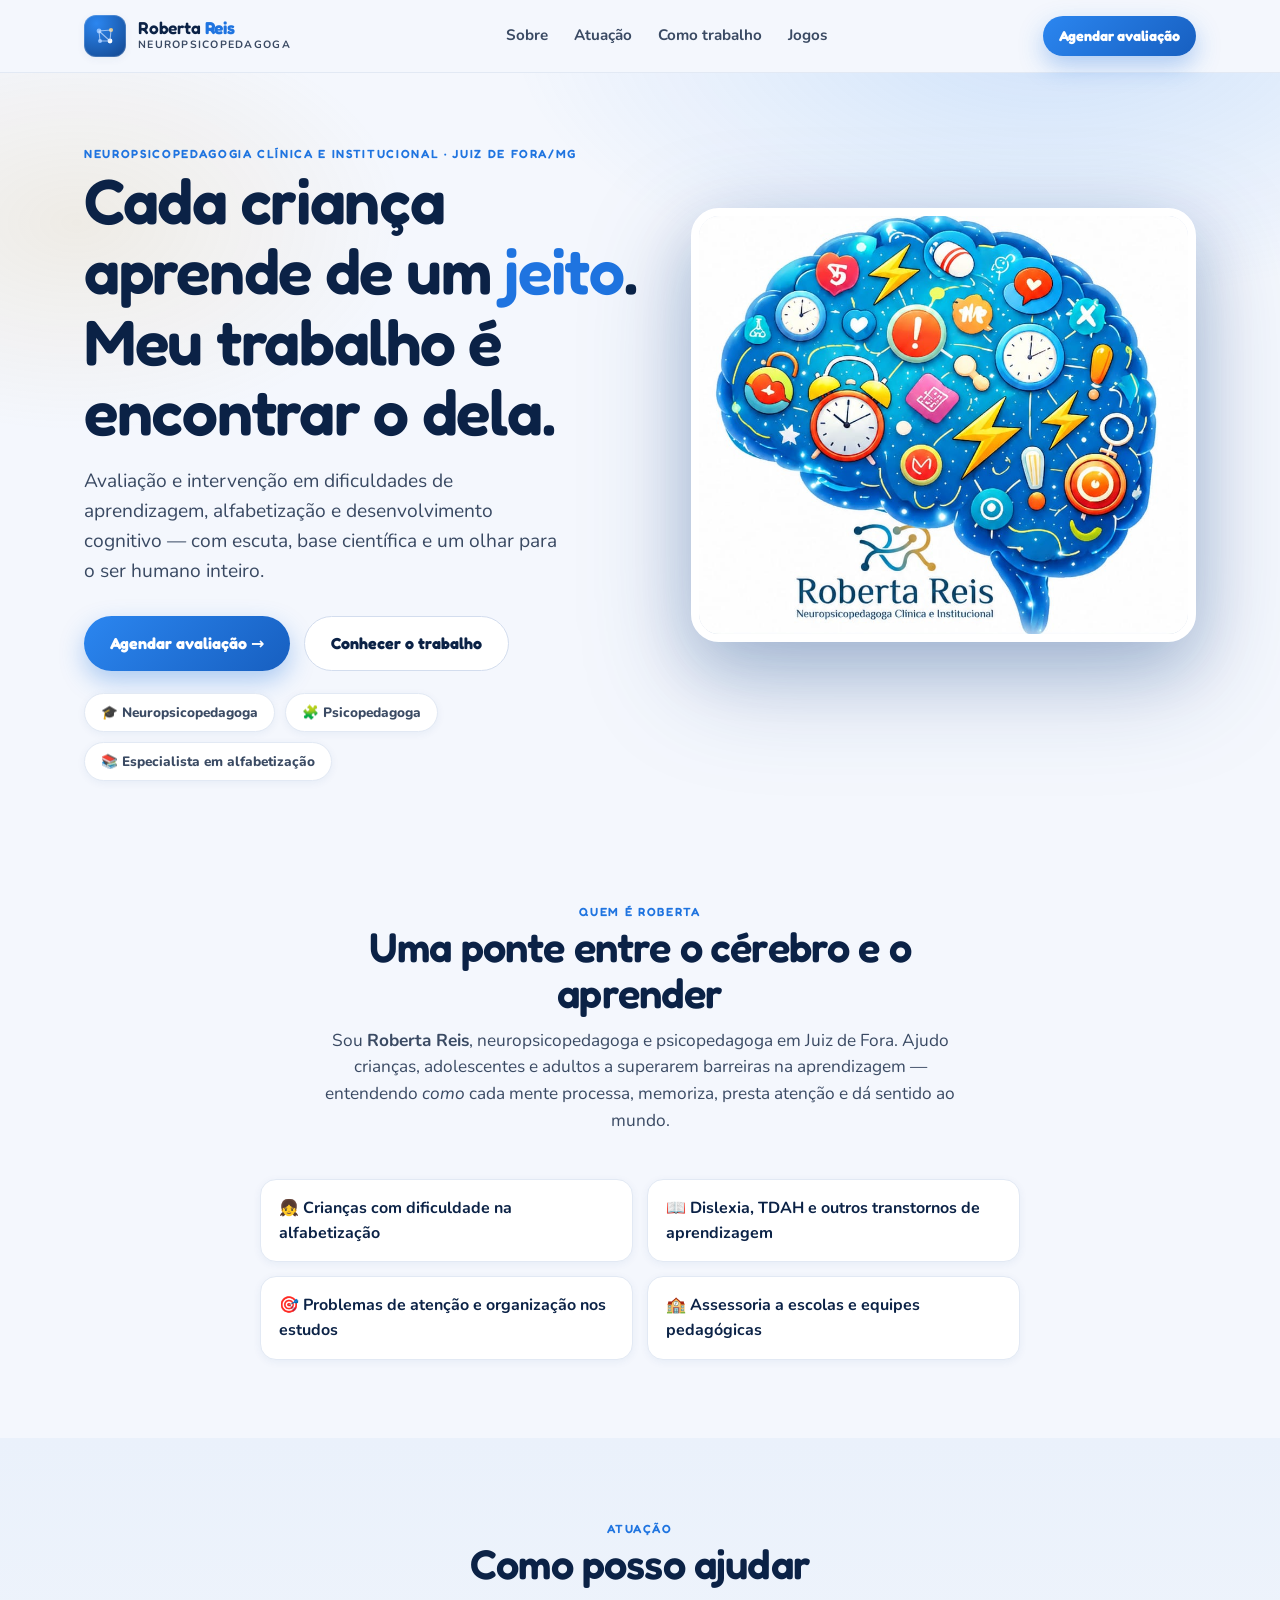
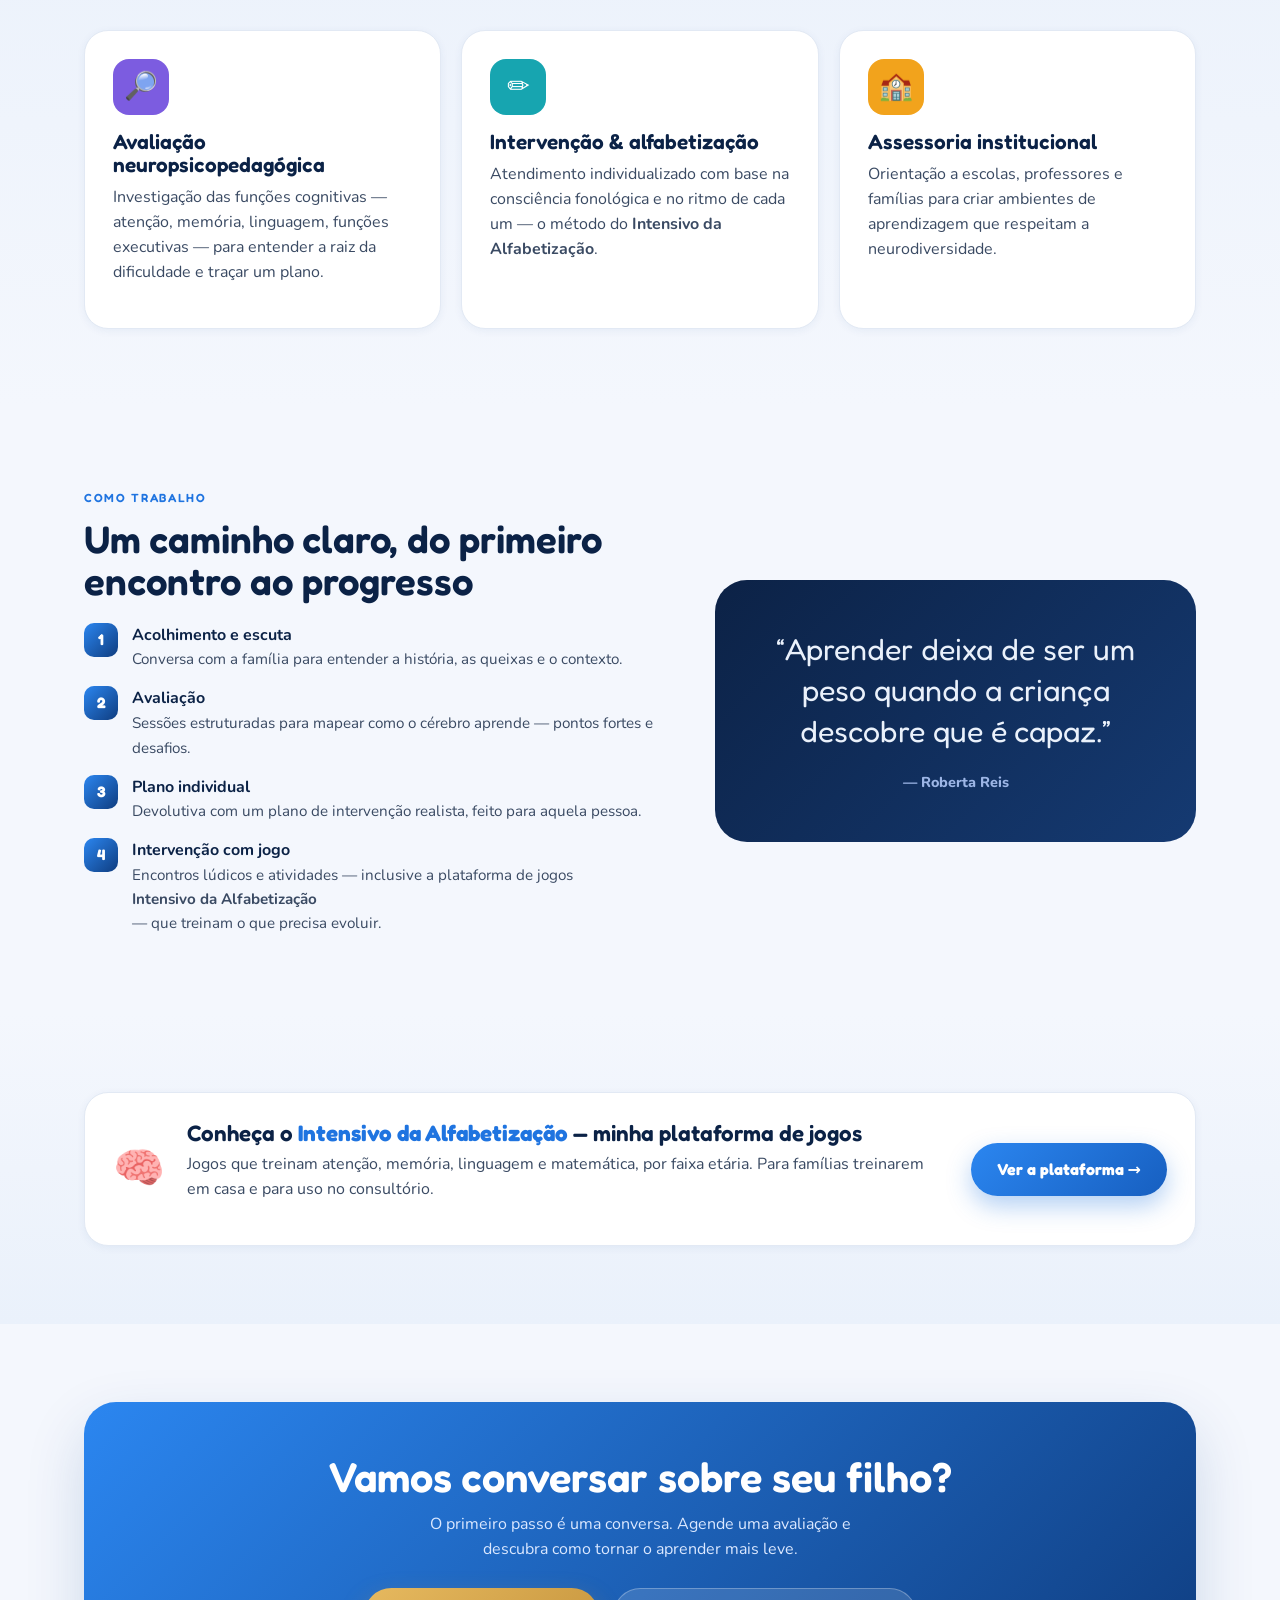
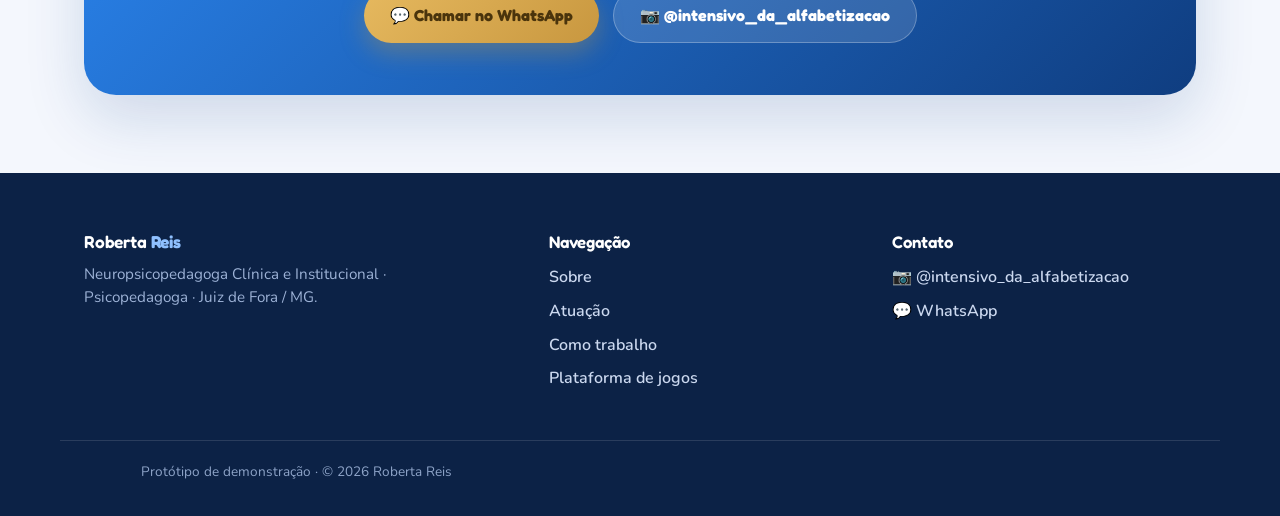
==== roberta.html @ e5d8494a "Sinapse — Intensivo da Alfabetização (plataforma + site da Roberta)" ====
<!doctype html>
<html lang="pt-BR">
<head>
<meta charset="utf-8">
<meta name="viewport" content="width=device-width, initial-scale=1">
<title>Roberta Reis · Neuropsicopedagoga Clínica e Institucional — Juiz de Fora</title>
<meta name="description" content="Roberta Reis — Neuropsicopedagoga e Psicopedagoga em Juiz de Fora/MG. Avaliação e intervenção em dificuldades de aprendizagem, alfabetização e desenvolvimento cognitivo.">
<link rel="preconnect" href="https://fonts.googleapis.com">
<link rel="preconnect" href="https://fonts.gstatic.com" crossorigin>
<link href="https://fonts.googleapis.com/css2?family=Fredoka:wght@400;500;600;700&family=Nunito:wght@400;600;700;800;900&display=swap" rel="stylesheet">
<link rel="stylesheet" href="css/styles.css">
<style>
  /* extras específicos do site institucional */
  .r-hero { background:
      radial-gradient(900px 460px at 82% -6%, rgba(43,134,240,.18), transparent 60%),
      radial-gradient(600px 380px at 6% 20%, rgba(200,151,63,.12), transparent 55%), var(--bg); }
  .r-photo { border-radius: 28px; overflow: hidden; box-shadow: var(--sh-lg); border: 8px solid #fff; }
  .r-badges { display:flex; flex-wrap:wrap; gap:10px; margin-top:22px; }
  .r-badge { background:#fff; border:1px solid var(--line); border-radius:999px; padding:8px 16px; font-weight:800; font-size:.85rem; color:var(--ink-soft); box-shadow:var(--sh-sm); display:inline-flex; gap:8px; align-items:center; }
  .serv { display:grid; grid-template-columns:repeat(3,1fr); gap:20px; }
  .serv-card { background:var(--card); border:1px solid var(--line); border-radius:var(--r-lg); padding:28px; box-shadow:var(--sh-sm); transition:transform .2s, box-shadow .2s; }
  .serv-card:hover { transform:translateY(-4px); box-shadow:var(--sh-md); }
  .serv-card .ic { width:56px; height:56px; border-radius:16px; display:grid; place-items:center; font-size:1.7rem; color:#fff; margin-bottom:16px; }
  .serv-card h3 { font-size:1.3rem; }
  .serv-card p { color:var(--ink-soft); margin-top:8px; }
  .approach { display:grid; grid-template-columns:1.1fr .9fr; gap:44px; align-items:center; }
  .approach ul { list-style:none; padding:0; margin:20px 0 0; display:grid; gap:14px; }
  .approach li { display:flex; gap:14px; align-items:flex-start; }
  .approach li .n { flex:none; width:34px; height:34px; border-radius:10px; background:linear-gradient(135deg,#2b86f0,#0f3d80); color:#fff; display:grid; place-items:center; font-family:var(--font-display); font-weight:700; }
  .approach li b { display:block; }
  .approach li span { color:var(--ink-soft); font-size:.95rem; }
  .quote { background:linear-gradient(135deg,#0c2246,#153a72); color:#eaf1fb; border-radius:var(--r-xl); padding:48px; text-align:center; }
  .quote p { font-family:var(--font-display); font-size:clamp(1.3rem,2.6vw,1.9rem); line-height:1.35; max-width:24ch; margin:0 auto; }
  .who-for { display:grid; grid-template-columns:repeat(2,1fr); gap:14px; }
  .who-for div { background:#fff; border:1px solid var(--line); border-radius:var(--r-md); padding:16px 18px; display:flex; gap:12px; align-items:center; font-weight:700; color:var(--ink); box-shadow:var(--sh-sm); }
  .cta-band { background:linear-gradient(135deg,#2b86f0,#0f3d80); color:#fff; border-radius:var(--r-xl); padding:52px; text-align:center; box-shadow:var(--sh-lg); }
  .cta-band h2 { color:#fff; font-size:clamp(1.8rem,3.4vw,2.6rem); }
  .cta-band p { color:#dbe8ff; max-width:46ch; margin:12px auto 26px; }
  .cross { background:#fff; border:1px solid var(--line); border-radius:var(--r-lg); padding:28px; display:flex; gap:22px; align-items:center; box-shadow:var(--sh-sm); flex-wrap:wrap; }
  .cross .em { font-size:2.6rem; }
  @media (max-width:900px){ .serv, .who-for { grid-template-columns:1fr; } .approach { grid-template-columns:1fr; } .r-photo { max-width:360px; margin:0 auto; order:-1; } }
</style>
</head>
<body>

<nav class="nav">
  <div class="wrap nav-in">
    <a class="brand" href="#">
      <span class="brand-mark"><svg width="24" height="24" viewBox="0 0 24 24" fill="none"><circle cx="6" cy="7" r="2.4" fill="#8fc0ff"/><circle cx="18" cy="6" r="2.1" fill="#e6c98a"/><circle cx="17" cy="17" r="2.4" fill="#fff"/><circle cx="7" cy="17" r="2" fill="#8fc0ff"/><path d="M6 7 L18 6 M18 6 L17 17 M17 17 L7 17 M7 17 L6 7 M6 7 L17 17" stroke="#cfe2ff" stroke-width="1.1" opacity=".7"/></svg></span>
      <span><div class="brand-name">Roberta <b>Reis</b></div><div class="brand-sub">Neuropsicopedagoga</div></span>
    </a>
    <div class="nav-links">
      <a href="#sobre">Sobre</a>
      <a href="#atuacao">Atuação</a>
      <a href="#metodo">Como trabalho</a>
      <a href="#sinapse">Jogos</a>
    </div>
    <div class="nav-cta">
      <a class="btn btn-primary btn-sm" href="https://wa.me/" target="_blank" rel="noopener">Agendar avaliação</a>
    </div>
    <button class="nav-burger" onclick="document.getElementById('contato').scrollIntoView({behavior:'smooth'})">☰</button>
  </div>
</nav>

<!-- HERO -->
<header class="hero r-hero">
  <div class="wrap hero-grid">
    <div>
      <span class="eyebrow">Neuropsicopedagogia clínica e institucional · Juiz de Fora/MG</span>
      <h1>Cada criança aprende de um <span class="glow">jeito</span>. Meu trabalho é encontrar o dela.</h1>
      <p class="lead">Avaliação e intervenção em dificuldades de aprendizagem, alfabetização e desenvolvimento cognitivo — com escuta, base científica e um olhar para o ser humano inteiro.</p>
      <div class="hero-cta">
        <a class="btn btn-primary" href="#contato">Agendar avaliação →</a>
        <a class="btn btn-ghost" href="#atuacao">Conhecer o trabalho</a>
      </div>
      <div class="r-badges">
        <span class="r-badge">🎓 Neuropsicopedagoga</span>
        <span class="r-badge">🧩 Psicopedagoga</span>
        <span class="r-badge">📚 Especialista em alfabetização</span>
      </div>
    </div>
    <div class="brainstage">
      <div class="halo"></div>
      <img class="r-photo" src="assets/roberta-logo.jpeg" alt="Marca de Roberta Reis">
    </div>
  </div>
</header>

<!-- SOBRE -->
<section class="section" id="sobre">
  <div class="wrap">
    <div class="section-head">
      <span class="eyebrow">Quem é Roberta</span>
      <h2>Uma ponte entre o cérebro e o aprender</h2>
      <p>Sou <b>Roberta Reis</b>, neuropsicopedagoga e psicopedagoga em Juiz de Fora. Ajudo crianças, adolescentes e adultos a superarem barreiras na aprendizagem — entendendo <i>como</i> cada mente processa, memoriza, presta atenção e dá sentido ao mundo.</p>
    </div>
    <div class="who-for" style="max-width:760px;margin:0 auto">
      <div>👧 Crianças com dificuldade na alfabetização</div>
      <div>📖 Dislexia, TDAH e outros transtornos de aprendizagem</div>
      <div>🎯 Problemas de atenção e organização nos estudos</div>
      <div>🏫 Assessoria a escolas e equipes pedagógicas</div>
    </div>
  </div>
</section>

<!-- ATUAÇÃO -->
<section class="section" id="atuacao" style="background:linear-gradient(180deg,var(--bg-2),var(--bg))">
  <div class="wrap">
    <div class="section-head">
      <span class="eyebrow">Atuação</span>
      <h2>Como posso ajudar</h2>
    </div>
    <div class="serv">
      <div class="serv-card">
        <div class="ic" style="background:var(--p-executiva)">🔎</div>
        <h3>Avaliação neuropsicopedagógica</h3>
        <p>Investigação das funções cognitivas — atenção, memória, linguagem, funções executivas — para entender a raiz da dificuldade e traçar um plano.</p>
      </div>
      <div class="serv-card">
        <div class="ic" style="background:var(--p-linguagem)">✏️</div>
        <h3>Intervenção & alfabetização</h3>
        <p>Atendimento individualizado com base na consciência fonológica e no ritmo de cada um — o método do <b>Intensivo da Alfabetização</b>.</p>
      </div>
      <div class="serv-card">
        <div class="ic" style="background:var(--p-atencao)">🏫</div>
        <h3>Assessoria institucional</h3>
        <p>Orientação a escolas, professores e famílias para criar ambientes de aprendizagem que respeitam a neurodiversidade.</p>
      </div>
    </div>
  </div>
</section>

<!-- MÉTODO -->
<section class="section" id="metodo">
  <div class="wrap approach">
    <div>
      <span class="eyebrow">Como trabalho</span>
      <h2 style="font-size:clamp(1.8rem,3.2vw,2.4rem);margin-top:8px">Um caminho claro, do primeiro encontro ao progresso</h2>
      <ul>
        <li><span class="n">1</span><div><b>Acolhimento e escuta</b><span>Conversa com a família para entender a história, as queixas e o contexto.</span></div></li>
        <li><span class="n">2</span><div><b>Avaliação</b><span>Sessões estruturadas para mapear como o cérebro aprende — pontos fortes e desafios.</span></div></li>
        <li><span class="n">3</span><div><b>Plano individual</b><span>Devolutiva com um plano de intervenção realista, feito para aquela pessoa.</span></div></li>
        <li><span class="n">4</span><div><b>Intervenção com jogo</b><span>Encontros lúdicos e atividades — inclusive a plataforma de jogos <b>Intensivo da Alfabetização</b> — que treinam o que precisa evoluir.</span></div></li>
      </ul>
    </div>
    <div class="quote">
      <p>“Aprender deixa de ser um peso quando a criança descobre que é capaz.”</p>
      <div style="margin-top:20px;color:#9db6e6;font-weight:800;font-size:.9rem">— Roberta Reis</div>
    </div>
  </div>
</section>

<!-- SINAPSE cross-sell -->
<section class="section" id="sinapse" style="background:linear-gradient(180deg,var(--bg),var(--bg-2))">
  <div class="wrap">
    <div class="cross">
      <div class="em">🧠</div>
      <div style="flex:1;min-width:240px">
        <h3 style="font-size:1.4rem">Conheça o <b style="color:var(--blue)">Intensivo da Alfabetização</b> — minha plataforma de jogos</h3>
        <p style="color:var(--ink-soft);margin-top:6px">Jogos que treinam atenção, memória, linguagem e matemática, por faixa etária. Para famílias treinarem em casa e para uso no consultório.</p>
      </div>
      <a class="btn btn-primary" href="index.html">Ver a plataforma →</a>
    </div>
  </div>
</section>

<!-- CONTATO -->
<section class="section" id="contato">
  <div class="wrap">
    <div class="cta-band">
      <h2>Vamos conversar sobre seu filho?</h2>
      <p>O primeiro passo é uma conversa. Agende uma avaliação e descubra como tornar o aprender mais leve.</p>
      <div style="display:flex;gap:14px;justify-content:center;flex-wrap:wrap">
        <a class="btn btn-gold" href="https://wa.me/" target="_blank" rel="noopener">💬 Chamar no WhatsApp</a>
        <a class="btn btn-ghost" style="background:#ffffff22;color:#fff;border-color:#ffffff44" href="https://www.instagram.com/intensivo_da_alfabetizacao/" target="_blank" rel="noopener">📷 @intensivo_da_alfabetizacao</a>
      </div>
    </div>
  </div>
</section>

<footer class="footer">
  <div class="wrap">
    <div class="footer-brand">
      <div class="brand-name" style="color:#fff">Roberta <b style="color:#8fc0ff">Reis</b></div>
      <p style="margin-top:12px">Neuropsicopedagoga Clínica e Institucional · Psicopedagoga · Juiz de Fora / MG.</p>
    </div>
    <div>
      <h4>Navegação</h4>
      <a href="#sobre">Sobre</a><a href="#atuacao">Atuação</a><a href="#metodo">Como trabalho</a><a href="index.html">Plataforma de jogos</a>
    </div>
    <div>
      <h4>Contato</h4>
      <a href="https://www.instagram.com/intensivo_da_alfabetizacao/" target="_blank" rel="noopener">📷 @intensivo_da_alfabetizacao</a>
      <a href="https://wa.me/" target="_blank" rel="noopener">💬 WhatsApp</a>
    </div>
  </div>
  <div class="footer-bottom wrap">Protótipo de demonstração · © 2026 Roberta Reis</div>
</footer>

</body>
</html>
---- css/styles.css ----
/* ============================================================
   SINAPSE — plataforma de jogos da Roberta Reis
   Sistema de design derivado da marca (cérebro + rede de conexões)
   ============================================================ */

:root {
  /* Marca */
  --blue:        #1f74e0;
  --blue-600:    #175fc0;
  --blue-800:    #0f3d80;
  --ink:         #0b2246;   /* texto forte sobre claro */
  --ink-soft:    #3a4a63;
  --gold:        #c8973f;
  --gold-soft:   #e6c98a;

  /* Pilares cognitivos (cada um tem sua cor) */
  --p-atencao:    #f2a31c;
  --p-memoria:    #e8567f;
  --p-executiva:  #7c5ce0;
  --p-linguagem:  #17a5b0;
  --p-matematica: #2fb56b;
  --p-percepcao:  #f0563f;

  /* Superfícies */
  --bg:        #f4f7fd;
  --bg-2:      #eaf1fb;
  --card:      #ffffff;
  --line:      #e2e9f4;
  --line-2:    #d3ddee;

  /* Sombras */
  --sh-sm: 0 2px 8px rgba(15,61,128,.06);
  --sh-md: 0 10px 30px rgba(15,61,128,.10);
  --sh-lg: 0 24px 60px rgba(15,61,128,.16);
  --sh-glow: 0 0 0 4px rgba(31,116,224,.14);

  --r-sm: 10px;
  --r-md: 16px;
  --r-lg: 24px;
  --r-xl: 32px;

  --maxw: 1160px;

  --font-display: "Fredoka", system-ui, sans-serif;
  --font-body: "Nunito", system-ui, sans-serif;
}

* { box-sizing: border-box; }
html { scroll-behavior: smooth; }
body {
  margin: 0;
  font-family: var(--font-body);
  color: var(--ink);
  background: var(--bg);
  -webkit-font-smoothing: antialiased;
  line-height: 1.55;
}
img { max-width: 100%; display: block; }
button { font-family: inherit; cursor: pointer; }
a { color: inherit; }
h1,h2,h3,h4 { font-family: var(--font-display); font-weight: 600; line-height: 1.1; margin: 0; color: var(--ink); }

.wrap { max-width: var(--maxw); margin: 0 auto; padding: 0 24px; }
.hidden { display: none !important; }
.center { text-align: center; }
.eyebrow {
  font-family: var(--font-display);
  font-weight: 600; letter-spacing: .14em; text-transform: uppercase;
  font-size: .74rem; color: var(--blue);
}

/* ---------- Botões ---------- */
.btn {
  display: inline-flex; align-items: center; gap: .5em;
  border: 0; border-radius: 999px;
  padding: 14px 26px; font-weight: 700; font-size: 1rem;
  font-family: var(--font-display);
  transition: transform .18s cubic-bezier(.2,.9,.3,1.3), box-shadow .18s, filter .18s;
  text-decoration: none;
}
.btn:active { transform: translateY(1px) scale(.99); }
.btn-primary { background: linear-gradient(135deg, #2b86f0, var(--blue-600)); color: #fff; box-shadow: 0 10px 24px rgba(31,116,224,.34); }
.btn-primary:hover { transform: translateY(-2px); box-shadow: 0 16px 32px rgba(31,116,224,.42); }
.btn-gold { background: linear-gradient(135deg, #e6b95f, var(--gold)); color: #4a340c; box-shadow: 0 10px 24px rgba(200,151,63,.34); }
.btn-gold:hover { transform: translateY(-2px); }
.btn-ghost { background: #fff; color: var(--ink); border: 1.5px solid var(--line-2); }
.btn-ghost:hover { border-color: var(--blue); color: var(--blue); }
.btn-sm { padding: 9px 16px; font-size: .9rem; }
.btn-block { width: 100%; justify-content: center; }

/* ============================================================
   NAV
   ============================================================ */
.nav {
  position: sticky; top: 0; z-index: 50;
  background: rgba(244,247,253,.82);
  backdrop-filter: saturate(1.2) blur(12px);
  border-bottom: 1px solid var(--line);
}
.nav-in { display: flex; align-items: center; justify-content: space-between; height: 72px; }
.brand { display: flex; align-items: center; gap: 12px; text-decoration: none; }
.brand-mark {
  width: 42px; height: 42px; border-radius: 12px;
  display: grid; place-items: center;
  background: radial-gradient(120% 120% at 30% 20%, #2b86f0, var(--blue-800));
  box-shadow: var(--sh-sm), inset 0 0 0 1px rgba(255,255,255,.18);
}
.brand-name { font-family: var(--font-display); font-weight: 600; font-size: 1.08rem; letter-spacing: -.01em; line-height: 1.05; }
.brand-name b { color: var(--blue); }
.brand-sub { font-size: .66rem; letter-spacing: .12em; text-transform: uppercase; color: var(--ink-soft); font-weight: 700; }
.nav-links { display: flex; align-items: center; gap: 26px; }
.nav-links a { text-decoration: none; font-weight: 700; color: var(--ink-soft); font-size: .95rem; }
.nav-links a:hover { color: var(--blue); }
.nav-cta { display: flex; align-items: center; gap: 10px; }
.nav-burger { display: none; background: none; border: 0; font-size: 1.5rem; color: var(--ink); }

/* ============================================================
   HERO
   ============================================================ */
.hero {
  position: relative; overflow: hidden;
  background:
    radial-gradient(1000px 500px at 78% -8%, rgba(43,134,240,.16), transparent 60%),
    radial-gradient(700px 420px at 8% 12%, rgba(232,86,127,.10), transparent 55%),
    var(--bg);
  padding: 68px 0 40px;
}
.hero-grid { display: grid; grid-template-columns: 1.05fr .95fr; gap: 48px; align-items: center; }
.hero h1 { font-size: clamp(2.4rem, 5vw, 4rem); letter-spacing: -.02em; }
.hero h1 .glow { color: var(--blue); position: relative; }
.hero p.lead { font-size: 1.2rem; color: var(--ink-soft); max-width: 40ch; margin: 20px 0 30px; }
.hero-cta { display: flex; gap: 14px; flex-wrap: wrap; }
.hero-trust { margin-top: 26px; display: flex; gap: 22px; flex-wrap: wrap; color: var(--ink-soft); font-weight: 700; font-size: .9rem; }
.hero-trust span { display: inline-flex; align-items: center; gap: 7px; }
.hero-trust b { color: var(--blue); font-family: var(--font-display); }

/* Brain visual */
.brainstage { position: relative; aspect-ratio: 1/1; }
.brainstage .halo {
  position: absolute; inset: 6%;
  border-radius: 50%;
  background: radial-gradient(circle at 50% 45%, rgba(43,134,240,.22), transparent 62%);
  filter: blur(6px);
  animation: breathe 5.5s ease-in-out infinite;
}
@keyframes breathe { 0%,100%{transform:scale(1);opacity:.8} 50%{transform:scale(1.05);opacity:1} }
.brainstage img { position: relative; width: 100%; filter: drop-shadow(0 30px 50px rgba(15,61,128,.28)); }
.spark {
  position: absolute; width: 10px; height: 10px; border-radius: 50%;
  background: var(--gold); box-shadow: 0 0 14px 4px rgba(230,201,138,.8);
  animation: twinkle 2.6s ease-in-out infinite;
}
@keyframes twinkle { 0%,100%{opacity:.2; transform:scale(.7)} 50%{opacity:1; transform:scale(1.15)} }

/* ============================================================
   FAIXAS
   ============================================================ */
.section { padding: 78px 0; }
.section-head { max-width: 640px; margin: 0 auto 44px; text-align: center; }
.section-head h2 { font-size: clamp(1.8rem, 3.4vw, 2.6rem); letter-spacing: -.02em; }
.section-head p { color: var(--ink-soft); font-size: 1.08rem; margin-top: 12px; }

.age-grid { display: grid; grid-template-columns: repeat(3,1fr); gap: 22px; }
.age-card {
  background: var(--card); border-radius: var(--r-lg); padding: 30px 26px;
  border: 1px solid var(--line); box-shadow: var(--sh-sm);
  transition: transform .2s, box-shadow .2s;
  position: relative; overflow: hidden;
}
.age-card:hover { transform: translateY(-4px); box-shadow: var(--sh-md); }
.age-card .emoji { font-size: 2.4rem; }
.age-card h3 { font-size: 1.45rem; margin: 12px 0 4px; }
.age-card .range { font-weight: 800; color: var(--blue); font-family: var(--font-display); }
.age-card p { color: var(--ink-soft); font-size: .98rem; margin: 10px 0 0; }
.age-card .bar { position: absolute; left: 0; top: 0; height: 5px; width: 100%; }

/* ============================================================
   PILARES
   ============================================================ */
.pillars { display: grid; grid-template-columns: repeat(3,1fr); gap: 18px; }
.pillar {
  background: var(--card); border: 1px solid var(--line); border-radius: var(--r-md);
  padding: 22px; display: flex; gap: 16px; align-items: flex-start;
  box-shadow: var(--sh-sm); transition: transform .2s;
}
.pillar:hover { transform: translateY(-3px); }
.pillar .ic {
  flex: none; width: 50px; height: 50px; border-radius: 14px; display: grid; place-items: center;
  font-size: 1.5rem; color: #fff;
}
.pillar h4 { font-size: 1.12rem; }
.pillar p { margin: 6px 0 0; color: var(--ink-soft); font-size: .92rem; }

/* ============================================================
   PREVIEW / COMO FUNCIONA
   ============================================================ */
.steps { display: grid; grid-template-columns: repeat(3,1fr); gap: 24px; }
.step { text-align: center; padding: 12px; }
.step .n {
  width: 54px; height: 54px; margin: 0 auto 14px; border-radius: 50%;
  display: grid; place-items: center; font-family: var(--font-display); font-weight: 700;
  font-size: 1.4rem; color: #fff; background: linear-gradient(135deg,#2b86f0,var(--blue-800));
  box-shadow: 0 10px 22px rgba(31,116,224,.32);
}
.step h4 { font-size: 1.18rem; }
.step p { color: var(--ink-soft); margin-top: 8px; }

/* ============================================================
   PLANOS
   ============================================================ */
.plans { display: grid; grid-template-columns: repeat(3,1fr); gap: 22px; align-items: stretch; }
.plan {
  background: var(--card); border: 1.5px solid var(--line); border-radius: var(--r-lg);
  padding: 30px 26px; display: flex; flex-direction: column; box-shadow: var(--sh-sm);
  position: relative; transition: transform .2s, box-shadow .2s;
}
.plan:hover { transform: translateY(-4px); box-shadow: var(--sh-md); }
.plan.featured { border-color: var(--blue); box-shadow: var(--sh-md); }
.plan .tag {
  position: absolute; top: -13px; left: 50%; transform: translateX(-50%);
  background: linear-gradient(135deg,#e6b95f,var(--gold)); color: #4a340c;
  font-family: var(--font-display); font-weight: 700; font-size: .78rem;
  padding: 5px 16px; border-radius: 999px; box-shadow: var(--sh-sm);
}
.plan h3 { font-size: 1.4rem; }
.plan .price { font-family: var(--font-display); font-weight: 700; margin: 14px 0 2px; }
.plan .price b { font-size: 2.6rem; color: var(--ink); }
.plan .price span { color: var(--ink-soft); font-weight: 700; }
.plan .who { color: var(--ink-soft); font-size: .95rem; min-height: 42px; }
.plan ul { list-style: none; padding: 0; margin: 18px 0 24px; display: grid; gap: 11px; }
.plan li { display: flex; gap: 10px; align-items: flex-start; font-size: .95rem; }
.plan li .ck { color: var(--p-matematica); font-weight: 900; flex: none; }
.plan .btn { margin-top: auto; }

/* ============================================================
   FOOTER
   ============================================================ */
.footer { background: #0c2246; color: #cbd8ef; padding: 60px 0 34px; }
.footer .wrap { display: grid; grid-template-columns: 1.4fr 1fr 1fr; gap: 40px; }
.footer h4 { color: #fff; margin-bottom: 14px; font-size: 1.05rem; }
.footer a { color: #cbd8ef; text-decoration: none; display: block; margin-bottom: 9px; font-weight: 600; }
.footer a:hover { color: #fff; }
.footer .brand-name { color: #fff; }
.footer-bottom { border-top: 1px solid rgba(255,255,255,.12); margin-top: 40px; padding-top: 20px; font-size: .85rem; color: #8ea4c8; text-align: center; }
.footer-brand p { color: #9db2d6; font-size: .95rem; max-width: 34ch; }

/* ============================================================
   MODAL (assinatura)
   ============================================================ */
.modal-back {
  position: fixed; inset: 0; z-index: 100;
  background: rgba(8,24,52,.55); backdrop-filter: blur(4px);
  display: grid; place-items: center; padding: 20px;
  animation: fade .2s ease;
}
@keyframes fade { from{opacity:0} to{opacity:1} }
.modal {
  background: var(--card); border-radius: var(--r-xl); width: min(460px, 100%);
  padding: 34px; box-shadow: var(--sh-lg); position: relative;
  animation: pop .28s cubic-bezier(.2,.9,.3,1.3);
  max-height: 92vh; overflow: auto;
}
@keyframes pop { from{opacity:0; transform: translateY(16px) scale(.97)} to{opacity:1; transform:none} }
.modal-close { position: absolute; top: 16px; right: 16px; background: var(--bg-2); border: 0; width: 34px; height: 34px; border-radius: 50%; font-size: 1.1rem; color: var(--ink-soft); }
.modal h3 { font-size: 1.6rem; }
.modal .sub { color: var(--ink-soft); margin: 6px 0 22px; }
.field { margin-bottom: 15px; }
.field label { display: block; font-weight: 700; font-size: .88rem; margin-bottom: 6px; color: var(--ink); }
.field input {
  width: 100%; padding: 13px 14px; border: 1.5px solid var(--line-2); border-radius: var(--r-sm);
  font-size: 1rem; font-family: inherit; background: #fbfcfe; transition: border .15s, box-shadow .15s;
}
.field input:focus { outline: 0; border-color: var(--blue); box-shadow: var(--sh-glow); }
.row2 { display: grid; grid-template-columns: 1fr 1fr; gap: 12px; }
.pick-plan { display: grid; gap: 10px; margin-bottom: 20px; }
.pick-plan .opt {
  border: 1.5px solid var(--line-2); border-radius: var(--r-md); padding: 14px 16px;
  display: flex; justify-content: space-between; align-items: center; cursor: pointer; transition: border .15s, background .15s;
}
.pick-plan .opt:hover { border-color: var(--blue); }
.pick-plan .opt.sel { border-color: var(--blue); background: #f3f8ff; box-shadow: var(--sh-glow); }
.pick-plan .opt b { font-family: var(--font-display); }
.pick-plan .opt .p { color: var(--blue); font-weight: 800; font-family: var(--font-display); }
.pay-badge { display: flex; align-items: center; gap: 8px; justify-content: center; color: var(--ink-soft); font-size: .82rem; margin-top: 14px; }
.success-check {
  width: 84px; height: 84px; border-radius: 50%; margin: 0 auto 18px;
  background: linear-gradient(135deg,#37c26f,#1f9e56); display: grid; place-items: center;
  color: #fff; font-size: 2.6rem; box-shadow: 0 14px 30px rgba(47,181,107,.4);
  animation: pop .4s cubic-bezier(.2,.9,.3,1.3);
}

/* ============================================================
   APP (área logada)
   ============================================================ */
.app-nav { background: #fff; border-bottom: 1px solid var(--line); position: sticky; top: 0; z-index: 40; }
.app-nav .nav-in { height: 66px; }
.chip-user { display: flex; align-items: center; gap: 10px; }
.avatar {
  width: 38px; height: 38px; border-radius: 50%; display: grid; place-items: center;
  background: linear-gradient(135deg,#2b86f0,var(--blue-800)); color: #fff; font-weight: 800; font-family: var(--font-display);
}
.app-hero { padding: 34px 0 8px; }
.app-hero h1 { font-size: clamp(1.6rem, 3.4vw, 2.3rem); }
.app-hero p { color: var(--ink-soft); margin-top: 6px; }

/* Banner de instruções / acesso livre na plataforma */
.app-guide { background: linear-gradient(135deg,#eef5ff,#e8f8f0); border: 1px solid var(--line); border-radius: var(--r-lg); padding: 16px 20px; display: flex; gap: 16px 22px; align-items: center; margin: 18px 0 4px; box-shadow: var(--sh-sm); flex-wrap: wrap; }
.app-guide .g-title { font-family: var(--font-display); font-weight: 700; color: var(--ink); display: flex; align-items: center; gap: 8px; }
.app-guide .steps-line { display: flex; gap: 8px 18px; flex-wrap: wrap; font-weight: 700; color: var(--ink-soft); font-size: .9rem; }
.app-guide .steps-line span { display: inline-flex; align-items: center; gap: 6px; }
.app-guide .steps-line b { color: var(--blue); font-family: var(--font-display); }
.demo-pill { background: #e8fff0; color: #1f9e56; border: 1px solid #b7ecc9; font-weight: 800; font-size: .8rem; padding: 7px 13px; border-radius: 999px; white-space: nowrap; }
.app-guide .num { width: 22px; height: 22px; border-radius: 7px; background: linear-gradient(135deg,#2b86f0,#0f3d80); color: #fff; display: grid; place-items: center; font-size: .78rem; font-family: var(--font-display); font-weight: 700; }

.filters { display: flex; flex-wrap: wrap; gap: 20px; align-items: center; margin: 24px 0 8px; justify-content: space-between; }
.tabs { display: inline-flex; background: #fff; border: 1px solid var(--line); border-radius: 999px; padding: 5px; box-shadow: var(--sh-sm); }
.tab {
  border: 0; background: none; padding: 9px 18px; border-radius: 999px; font-weight: 800;
  color: var(--ink-soft); font-family: var(--font-display); font-size: .95rem; transition: .15s;
}
.tab.active { color: #fff; background: linear-gradient(135deg,#2b86f0,var(--blue-600)); box-shadow: 0 6px 14px rgba(31,116,224,.3); }
.chips { display: flex; flex-wrap: wrap; gap: 8px; }
.pchip {
  border: 1.5px solid var(--line-2); background: #fff; border-radius: 999px; padding: 7px 14px;
  font-weight: 700; font-size: .85rem; color: var(--ink-soft); display: inline-flex; gap: 7px; align-items: center; transition: .15s;
}
.pchip .dot { width: 10px; height: 10px; border-radius: 50%; }
.pchip.active { color: #fff; border-color: transparent; }

.games-grid { display: grid; grid-template-columns: repeat(auto-fill, minmax(250px,1fr)); gap: 20px; margin: 28px 0 60px; }
.game-card {
  background: #fff; border: 1px solid var(--line); border-radius: var(--r-lg); overflow: hidden;
  box-shadow: var(--sh-sm); transition: transform .2s, box-shadow .2s; cursor: pointer; display: flex; flex-direction: column;
}
.game-card:hover { transform: translateY(-5px); box-shadow: var(--sh-md); }
.game-card .cover { height: 118px; display: grid; place-items: center; font-size: 3.2rem; position: relative; }
.game-card .cover .age { position: absolute; top: 10px; right: 10px; background: rgba(255,255,255,.85); color: var(--ink); font-weight: 800; font-size: .72rem; padding: 4px 10px; border-radius: 999px; font-family: var(--font-display); }
.game-card .body { padding: 16px 18px 20px; display: flex; flex-direction: column; flex: 1; }
.game-card h3 { font-size: 1.2rem; }
.game-card .tg { color: var(--ink-soft); font-size: .9rem; margin: 6px 0 12px; flex: 1; }
.game-card .tags { display: flex; flex-wrap: wrap; gap: 6px; }
.game-card .tags .t { font-size: .72rem; font-weight: 800; padding: 3px 9px; border-radius: 999px; color: #fff; }
.game-card .play { margin-top: 14px; font-family: var(--font-display); font-weight: 700; color: var(--blue); display: inline-flex; align-items: center; gap: 6px; }

/* ---------- Player de jogo ---------- */
.player-back { position: fixed; inset: 0; z-index: 90; background: var(--bg); overflow: auto; animation: fade .2s; }
.player-top { position: sticky; top: 0; background: rgba(244,247,253,.9); backdrop-filter: blur(10px); border-bottom: 1px solid var(--line); z-index: 5; }
.player-top .nav-in { height: 62px; }
.player-title { display: flex; align-items: center; gap: 12px; font-family: var(--font-display); font-weight: 600; font-size: 1.15rem; }
.player-title .gg { width: 40px; height: 40px; border-radius: 11px; display: grid; place-items: center; font-size: 1.4rem; }
.player-stats { display: flex; gap: 20px; align-items: center; }
.stat { text-align: center; }
.stat .v { font-family: var(--font-display); font-weight: 700; font-size: 1.3rem; color: var(--blue); line-height: 1; }
.stat .l { font-size: .68rem; text-transform: uppercase; letter-spacing: .08em; color: var(--ink-soft); font-weight: 800; }
.game-stage { max-width: 720px; margin: 0 auto; padding: 30px 20px 80px; }

/* Elementos genéricos de jogo */
.g-intro { text-align: center; padding: 30px 10px; }
.g-intro .big { font-size: 3.4rem; }
.g-intro h2 { font-size: 1.8rem; margin: 10px 0; }
.g-intro p { color: var(--ink-soft); max-width: 44ch; margin: 0 auto 22px; font-size: 1.05rem; }
.g-panel { background: #fff; border: 1px solid var(--line); border-radius: var(--r-lg); padding: 26px; box-shadow: var(--sh-sm); }
.g-prompt { text-align: center; font-family: var(--font-display); font-weight: 600; }
.g-feedback { text-align: center; font-weight: 800; min-height: 26px; margin-top: 14px; font-family: var(--font-display); }
.g-feedback.ok { color: var(--p-matematica); }
.g-feedback.no { color: var(--p-percepcao); }
.g-toolbar { display: flex; justify-content: center; gap: 12px; margin-top: 22px; flex-wrap: wrap; }
.g-result { text-align: center; padding: 20px 0; }
.g-result .medal { font-size: 4rem; }
.g-result h2 { font-size: 2rem; margin: 6px 0; }
.g-result .score { font-family: var(--font-display); font-size: 1.2rem; color: var(--blue); font-weight: 700; }
.g-result p { color: var(--ink-soft); max-width: 40ch; margin: 12px auto 22px; }
.progress { height: 10px; background: var(--bg-2); border-radius: 999px; overflow: hidden; margin-bottom: 22px; }
.progress > i { display: block; height: 100%; background: linear-gradient(90deg,#2b86f0,var(--blue-600)); border-radius: 999px; transition: width .3s; }

/* ============================================================
   RESPONSIVO
   ============================================================ */
@media (max-width: 900px) {
  .hero-grid { grid-template-columns: 1fr; }
  .brainstage { max-width: 380px; margin: 0 auto; order: -1; }
  .age-grid, .pillars, .steps, .plans { grid-template-columns: 1fr; }
  .footer .wrap { grid-template-columns: 1fr; gap: 28px; }
  .nav-links { display: none; }
  .nav-burger { display: block; }
  .filters { flex-direction: column; align-items: stretch; }
}
@media (max-width: 560px) {
  .wrap { padding: 0 16px; }
  .hero { padding: 40px 0 20px; }
  .player-stats { gap: 12px; }
  .row2 { grid-template-columns: 1fr; }
}

/* Acessibilidade: respeita quem prefere quietude */
@media (prefers-reduced-motion: reduce) {
  *, *::before, *::after { animation-duration: .001ms !important; transition-duration: .05ms !important; }
  html { scroll-behavior: auto; }
}
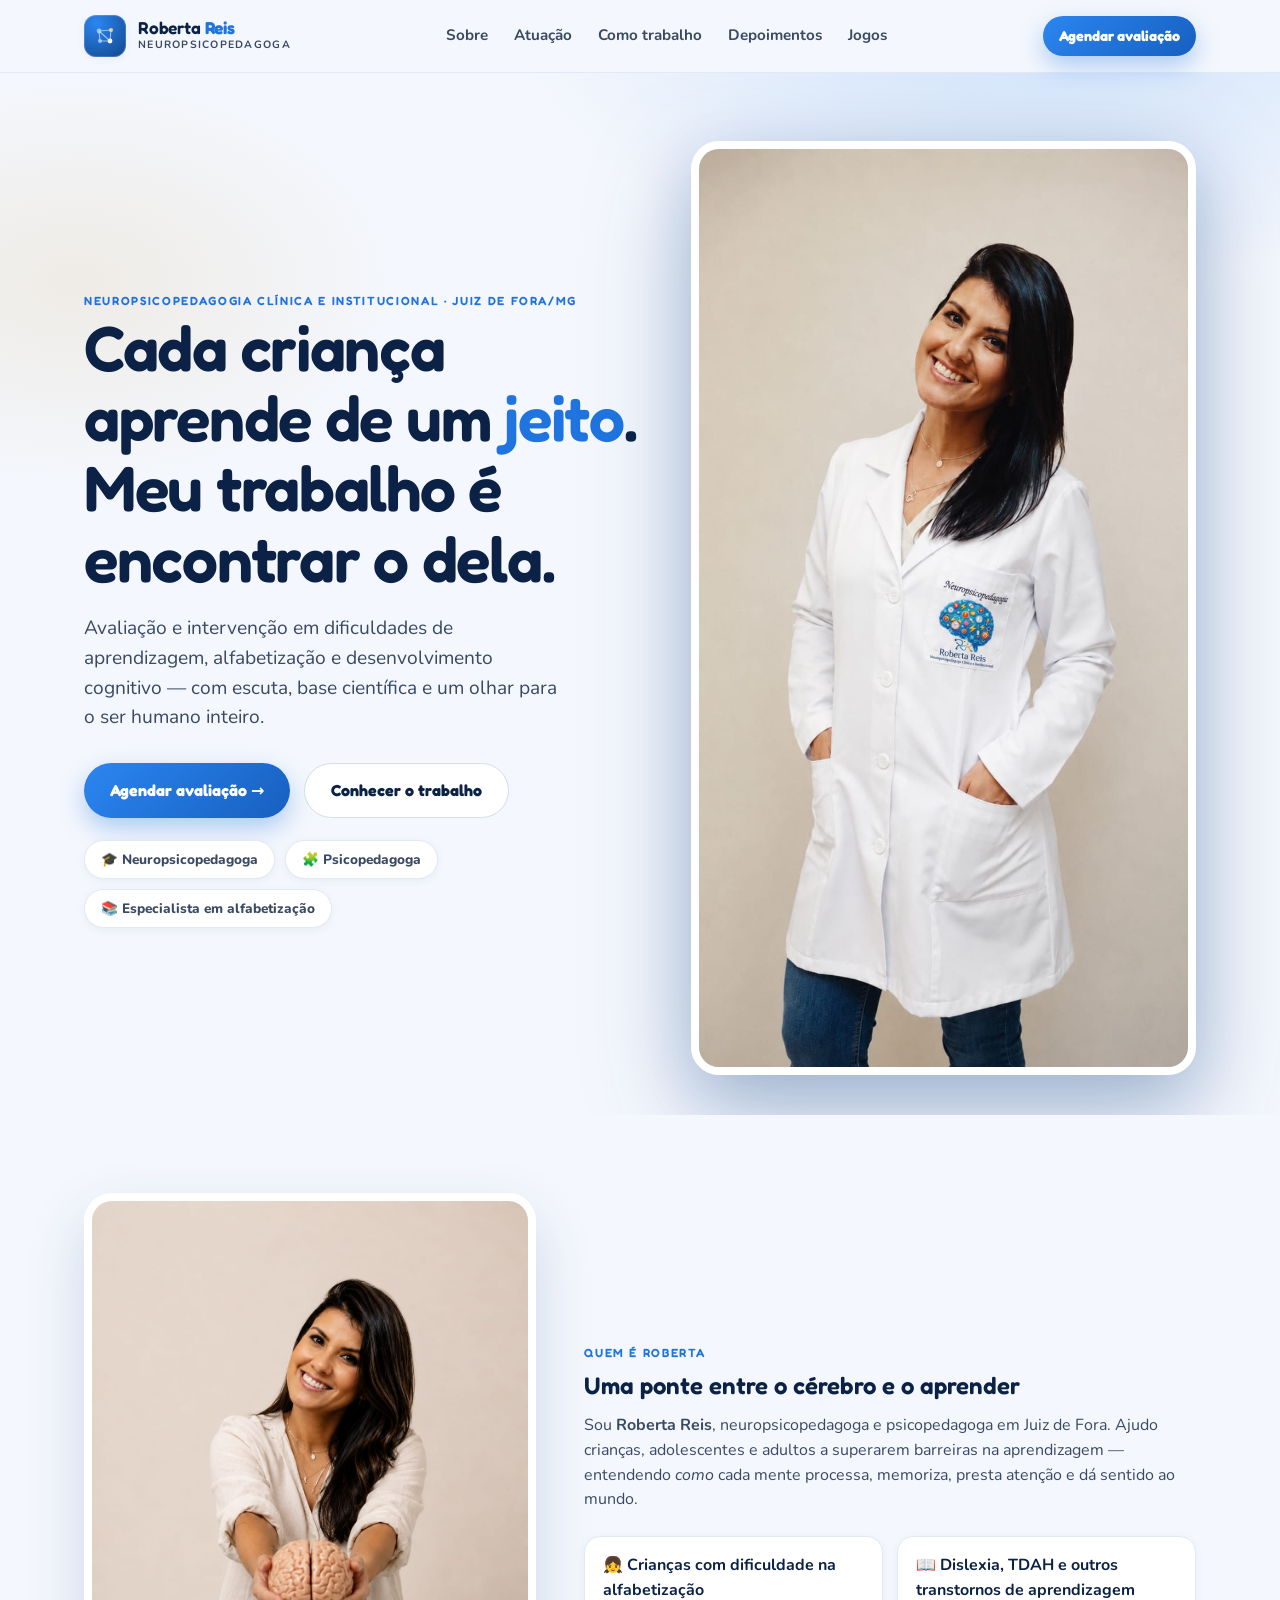
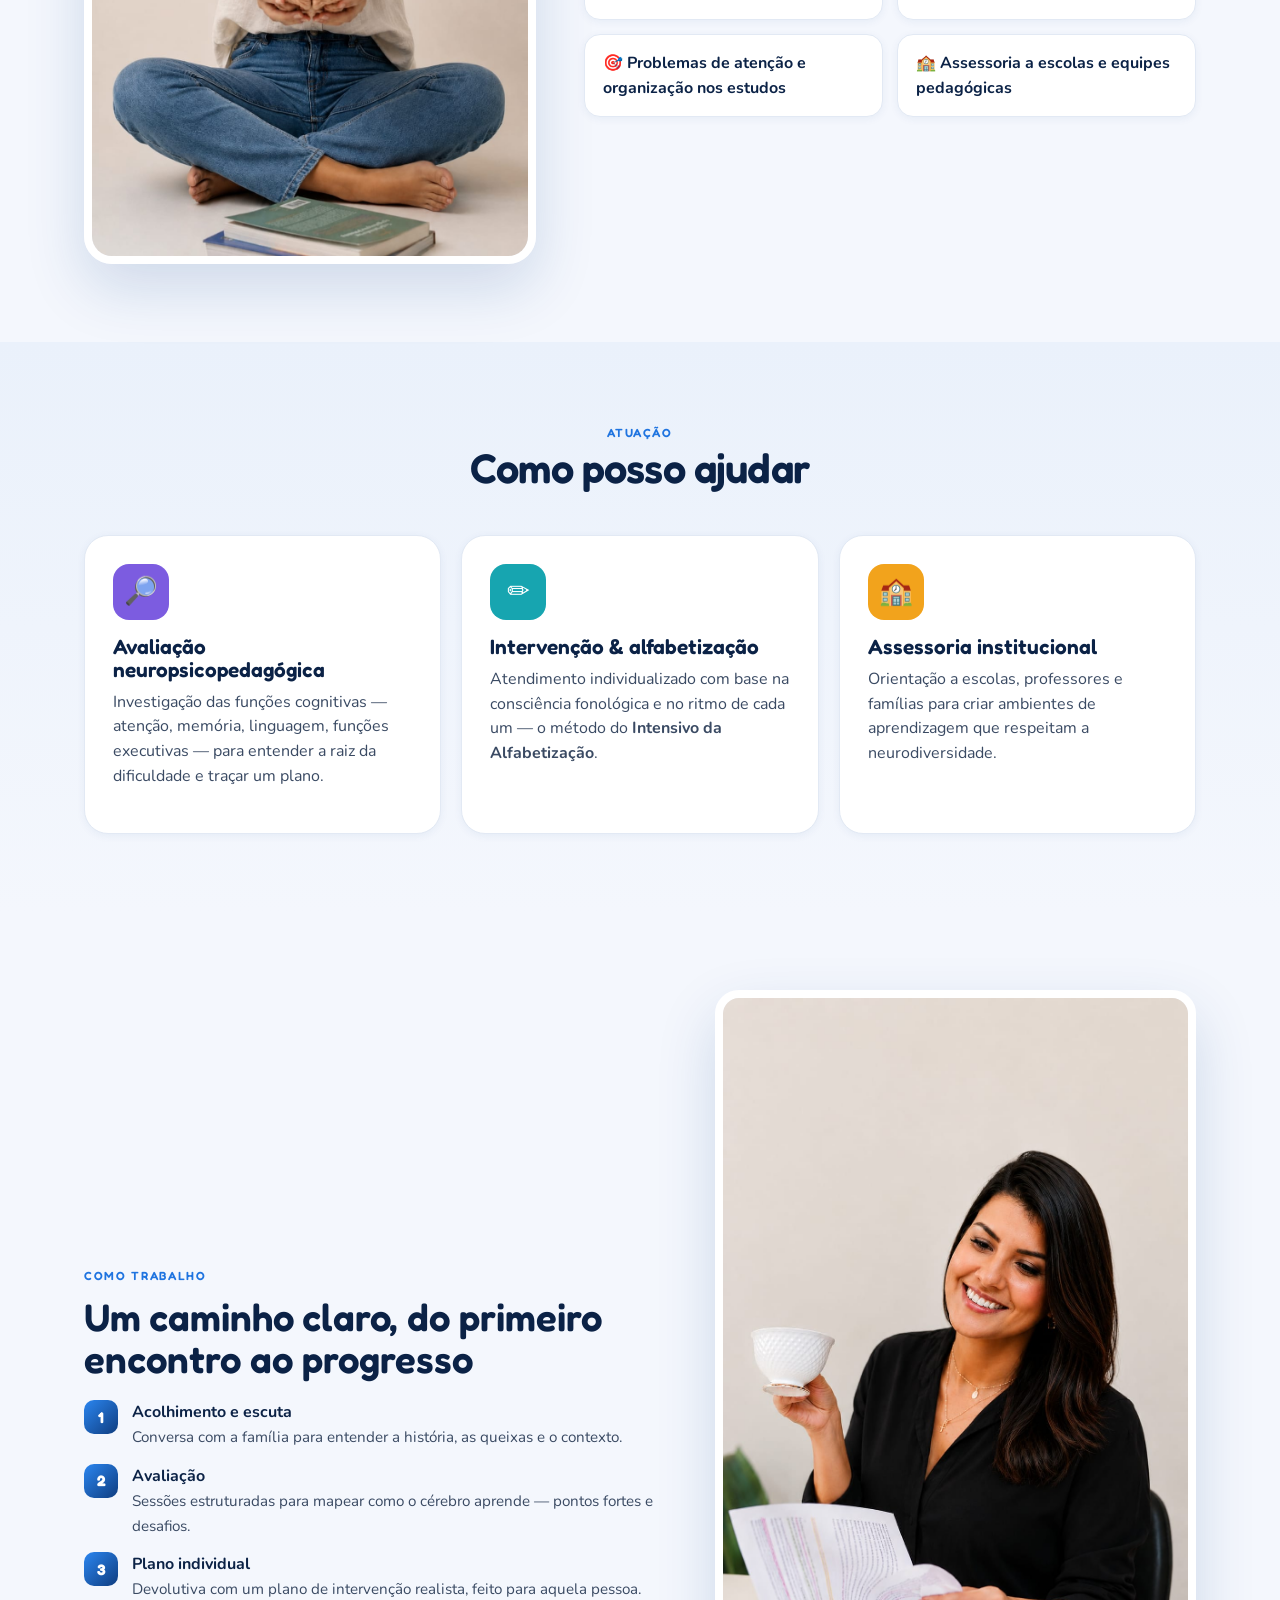
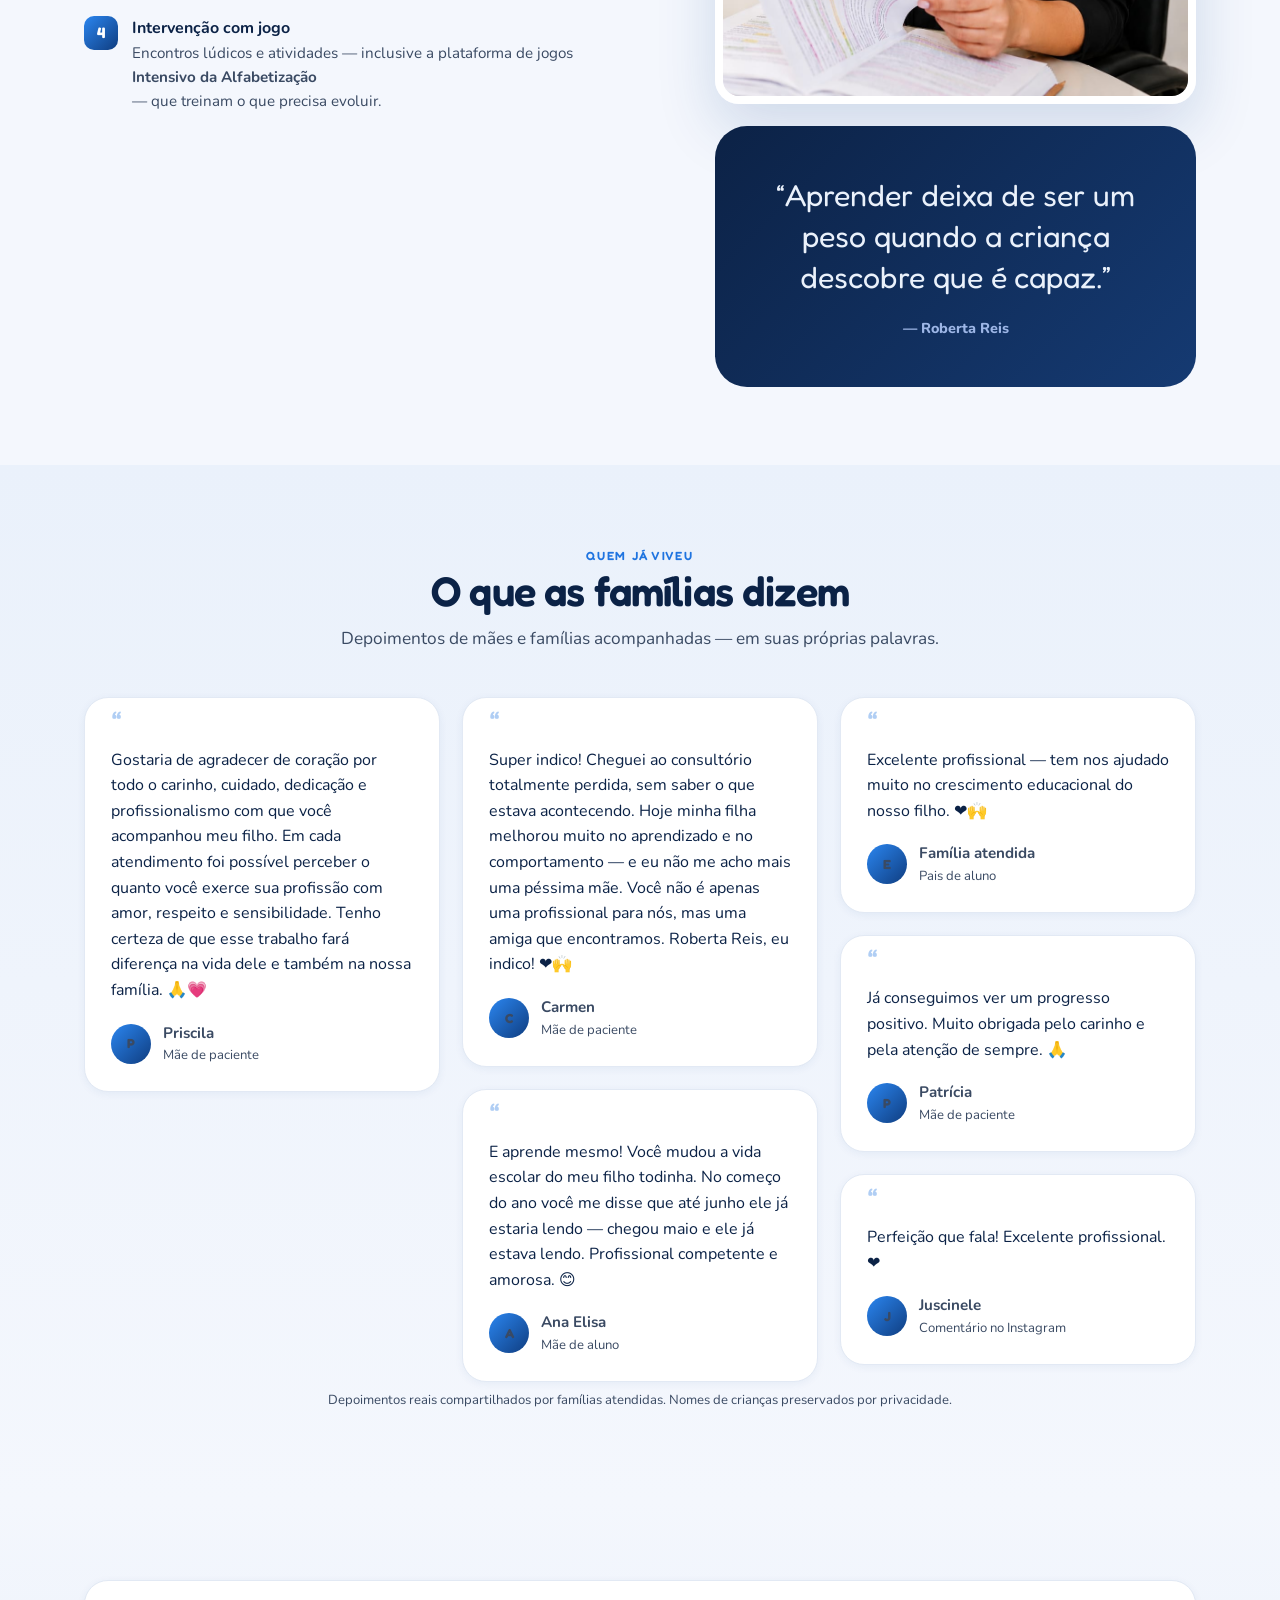
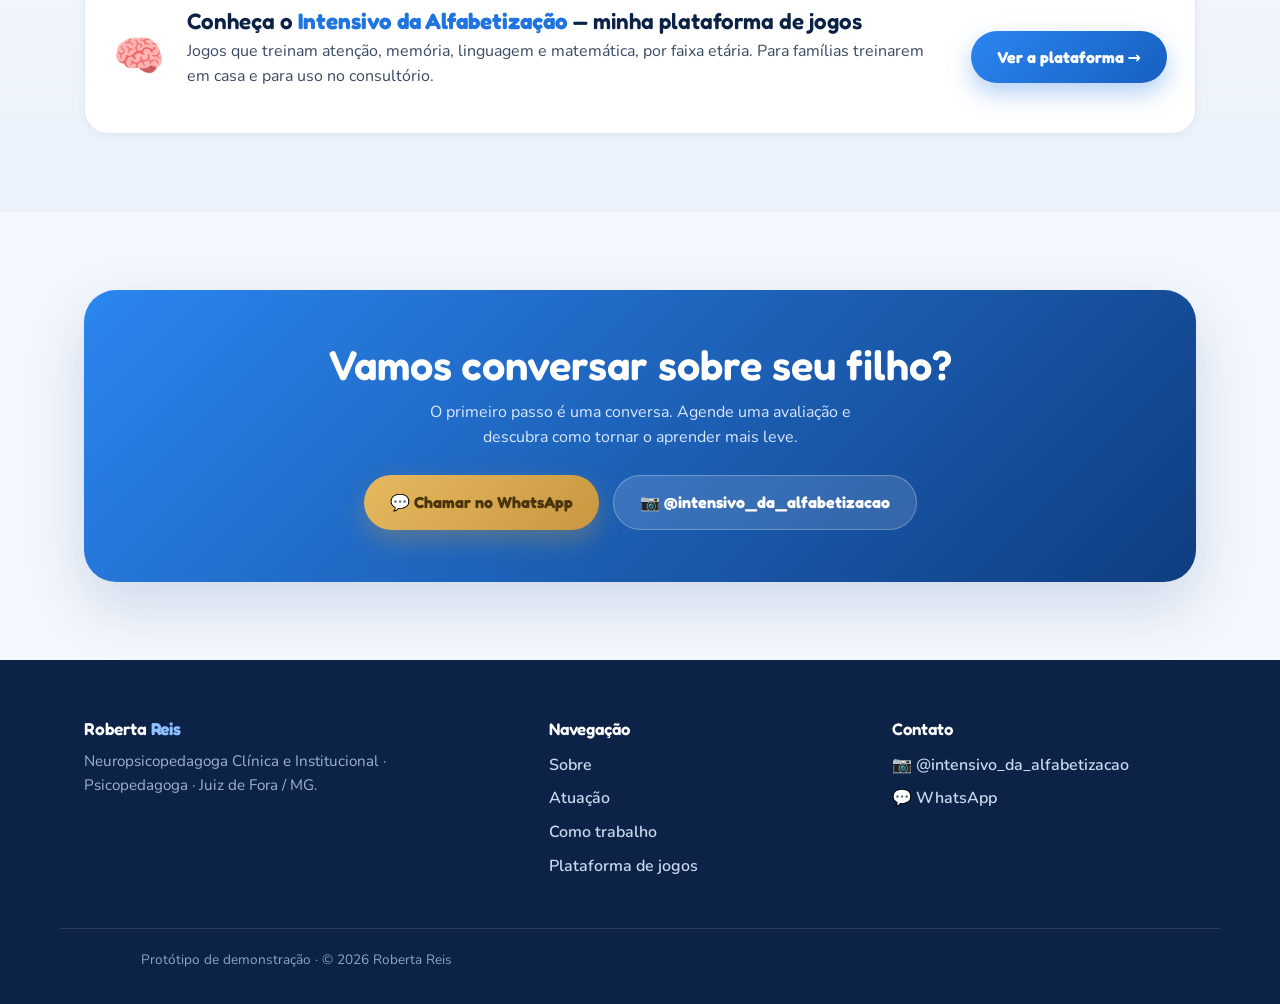
==== commit 23984d82: "roberta: fotos reais + seção de depoimentos (transcritos, anonimizados)" ====
--- a/roberta.html
+++ b/roberta.html
@@ -38,7 +38,22 @@
   .cta-band p { color:#dbe8ff; max-width:46ch; margin:12px auto 26px; }
   .cross { background:#fff; border:1px solid var(--line); border-radius:var(--r-lg); padding:28px; display:flex; gap:22px; align-items:center; box-shadow:var(--sh-sm); flex-wrap:wrap; }
   .cross .em { font-size:2.6rem; }
-  @media (max-width:900px){ .serv, .who-for { grid-template-columns:1fr; } .approach { grid-template-columns:1fr; } .r-photo { max-width:360px; margin:0 auto; order:-1; } }
+  /* Sobre com foto */
+  .about-grid { display:grid; grid-template-columns:.85fr 1.15fr; gap:48px; align-items:center; }
+  .about-photo img { width:100%; border-radius:28px; box-shadow:var(--sh-lg); border:8px solid #fff; display:block; }
+  /* Depoimentos */
+  .tst-grid { columns:3; column-gap:22px; }
+  .tst { background:var(--card); border:1px solid var(--line); border-radius:var(--r-lg); padding:26px; box-shadow:var(--sh-sm); margin:0 0 22px; break-inside:avoid; -webkit-column-break-inside:avoid; }
+  .tst .mark { font-family:var(--font-display); font-size:2.4rem; line-height:0; color:var(--blue); opacity:.35; display:block; height:18px; }
+  .tst p { color:var(--ink); font-size:1rem; line-height:1.6; margin:6px 0 18px; }
+  .tst .who { display:flex; align-items:center; gap:12px; }
+  .tst .av { flex:none; width:40px; height:40px; border-radius:50%; background:linear-gradient(135deg,#2b86f0,#0f3d80); color:#fff; display:grid; place-items:center; font-family:var(--font-display); font-weight:700; }
+  .tst .who b { display:block; font-size:.95rem; }
+  .tst .who span { color:var(--ink-soft); font-size:.82rem; }
+  .tst-note { text-align:center; color:var(--ink-soft); font-size:.82rem; margin-top:8px; }
+  @media (max-width:1000px){ .tst-grid { columns:2; } }
+  @media (max-width:900px){ .serv, .who-for { grid-template-columns:1fr; } .approach { grid-template-columns:1fr; } .r-photo { max-width:360px; margin:0 auto; order:-1; } .about-grid { grid-template-columns:1fr; gap:28px; } .about-photo { max-width:380px; margin:0 auto; } }
+  @media (max-width:640px){ .tst-grid { columns:1; } }
 </style>
 </head>
 <body>
@@ -53,6 +68,7 @@
       <a href="#sobre">Sobre</a>
       <a href="#atuacao">Atuação</a>
       <a href="#metodo">Como trabalho</a>
+      <a href="#depoimentos">Depoimentos</a>
       <a href="#sinapse">Jogos</a>
     </div>
     <div class="nav-cta">
@@ -81,7 +97,7 @@
     </div>
     <div class="brainstage">
       <div class="halo"></div>
-      <img class="r-photo" src="assets/roberta-logo.jpeg" alt="Marca de Roberta Reis">
+      <img class="r-photo" src="assets/roberta-retrato.jpeg" alt="Roberta Reis, neuropsicopedagoga, de jaleco branco">
     </div>
   </div>
 </header>
@@ -89,16 +105,21 @@
 <!-- SOBRE -->
 <section class="section" id="sobre">
   <div class="wrap">
-    <div class="section-head">
-      <span class="eyebrow">Quem é Roberta</span>
-      <h2>Uma ponte entre o cérebro e o aprender</h2>
-      <p>Sou <b>Roberta Reis</b>, neuropsicopedagoga e psicopedagoga em Juiz de Fora. Ajudo crianças, adolescentes e adultos a superarem barreiras na aprendizagem — entendendo <i>como</i> cada mente processa, memoriza, presta atenção e dá sentido ao mundo.</p>
-    </div>
-    <div class="who-for" style="max-width:760px;margin:0 auto">
-      <div>👧 Crianças com dificuldade na alfabetização</div>
-      <div>📖 Dislexia, TDAH e outros transtornos de aprendizagem</div>
-      <div>🎯 Problemas de atenção e organização nos estudos</div>
-      <div>🏫 Assessoria a escolas e equipes pedagógicas</div>
+    <div class="about-grid">
+      <div class="about-photo">
+        <img src="assets/roberta-cerebro.jpeg" alt="Roberta Reis segurando um modelo de cérebro">
+      </div>
+      <div>
+        <span class="eyebrow">Quem é Roberta</span>
+        <h2 style="margin-top:8px">Uma ponte entre o cérebro e o aprender</h2>
+        <p style="color:var(--ink-soft);margin-top:14px">Sou <b>Roberta Reis</b>, neuropsicopedagoga e psicopedagoga em Juiz de Fora. Ajudo crianças, adolescentes e adultos a superarem barreiras na aprendizagem — entendendo <i>como</i> cada mente processa, memoriza, presta atenção e dá sentido ao mundo.</p>
+        <div class="who-for" style="margin-top:24px">
+          <div>👧 Crianças com dificuldade na alfabetização</div>
+          <div>📖 Dislexia, TDAH e outros transtornos de aprendizagem</div>
+          <div>🎯 Problemas de atenção e organização nos estudos</div>
+          <div>🏫 Assessoria a escolas e equipes pedagógicas</div>
+        </div>
+      </div>
     </div>
   </div>
 </section>
@@ -143,10 +164,64 @@
         <li><span class="n">4</span><div><b>Intervenção com jogo</b><span>Encontros lúdicos e atividades — inclusive a plataforma de jogos <b>Intensivo da Alfabetização</b> — que treinam o que precisa evoluir.</span></div></li>
       </ul>
     </div>
-    <div class="quote">
-      <p>“Aprender deixa de ser um peso quando a criança descobre que é capaz.”</p>
-      <div style="margin-top:20px;color:#9db6e6;font-weight:800;font-size:.9rem">— Roberta Reis</div>
-    </div>
+    <div>
+      <img src="assets/roberta-livro.jpeg" alt="Roberta Reis estudando com uma xícara de café" style="width:100%;border-radius:24px;box-shadow:var(--sh-lg);border:8px solid #fff;display:block;margin-bottom:22px">
+      <div class="quote">
+        <p>“Aprender deixa de ser um peso quando a criança descobre que é capaz.”</p>
+        <div style="margin-top:20px;color:#9db6e6;font-weight:800;font-size:.9rem">— Roberta Reis</div>
+      </div>
+    </div>
+  </div>
+</section>
+
+<!-- DEPOIMENTOS -->
+<section class="section" id="depoimentos" style="background:linear-gradient(180deg,var(--bg-2),var(--bg))">
+  <div class="wrap">
+    <div class="section-head">
+      <span class="eyebrow">Quem já viveu</span>
+      <h2>O que as famílias dizem</h2>
+      <p>Depoimentos de mães e famílias acompanhadas — em suas próprias palavras.</p>
+    </div>
+    <div class="tst-grid">
+
+      <figure class="tst">
+        <span class="mark">“</span>
+        <p>Gostaria de agradecer de coração por todo o carinho, cuidado, dedicação e profissionalismo com que você acompanhou meu filho. Em cada atendimento foi possível perceber o quanto você exerce sua profissão com amor, respeito e sensibilidade. Tenho certeza de que esse trabalho fará diferença na vida dele e também na nossa família. 🙏💗</p>
+        <figcaption class="who"><span class="av">P</span><span><b>Priscila</b><span>Mãe de paciente</span></span></figcaption>
+      </figure>
+
+      <figure class="tst">
+        <span class="mark">“</span>
+        <p>Super indico! Cheguei ao consultório totalmente perdida, sem saber o que estava acontecendo. Hoje minha filha melhorou muito no aprendizado e no comportamento — e eu não me acho mais uma péssima mãe. Você não é apenas uma profissional para nós, mas uma amiga que encontramos. Roberta Reis, eu indico! ❤️🙌</p>
+        <figcaption class="who"><span class="av">C</span><span><b>Carmen</b><span>Mãe de paciente</span></span></figcaption>
+      </figure>
+
+      <figure class="tst">
+        <span class="mark">“</span>
+        <p>E aprende mesmo! Você mudou a vida escolar do meu filho todinha. No começo do ano você me disse que até junho ele já estaria lendo — chegou maio e ele já estava lendo. Profissional competente e amorosa. 😊</p>
+        <figcaption class="who"><span class="av">A</span><span><b>Ana Elisa</b><span>Mãe de aluno</span></span></figcaption>
+      </figure>
+
+      <figure class="tst">
+        <span class="mark">“</span>
+        <p>Excelente profissional — tem nos ajudado muito no crescimento educacional do nosso filho. ❤️🙌</p>
+        <figcaption class="who"><span class="av">E</span><span><b>Família atendida</b><span>Pais de aluno</span></span></figcaption>
+      </figure>
+
+      <figure class="tst">
+        <span class="mark">“</span>
+        <p>Já conseguimos ver um progresso positivo. Muito obrigada pelo carinho e pela atenção de sempre. 🙏</p>
+        <figcaption class="who"><span class="av">P</span><span><b>Patrícia</b><span>Mãe de paciente</span></span></figcaption>
+      </figure>
+
+      <figure class="tst">
+        <span class="mark">“</span>
+        <p>Perfeição que fala! Excelente profissional. ❤️</p>
+        <figcaption class="who"><span class="av">J</span><span><b>Juscinele</b><span>Comentário no Instagram</span></span></figcaption>
+      </figure>
+
+    </div>
+    <p class="tst-note">Depoimentos reais compartilhados por famílias atendidas. Nomes de crianças preservados por privacidade.</p>
   </div>
 </section>
 
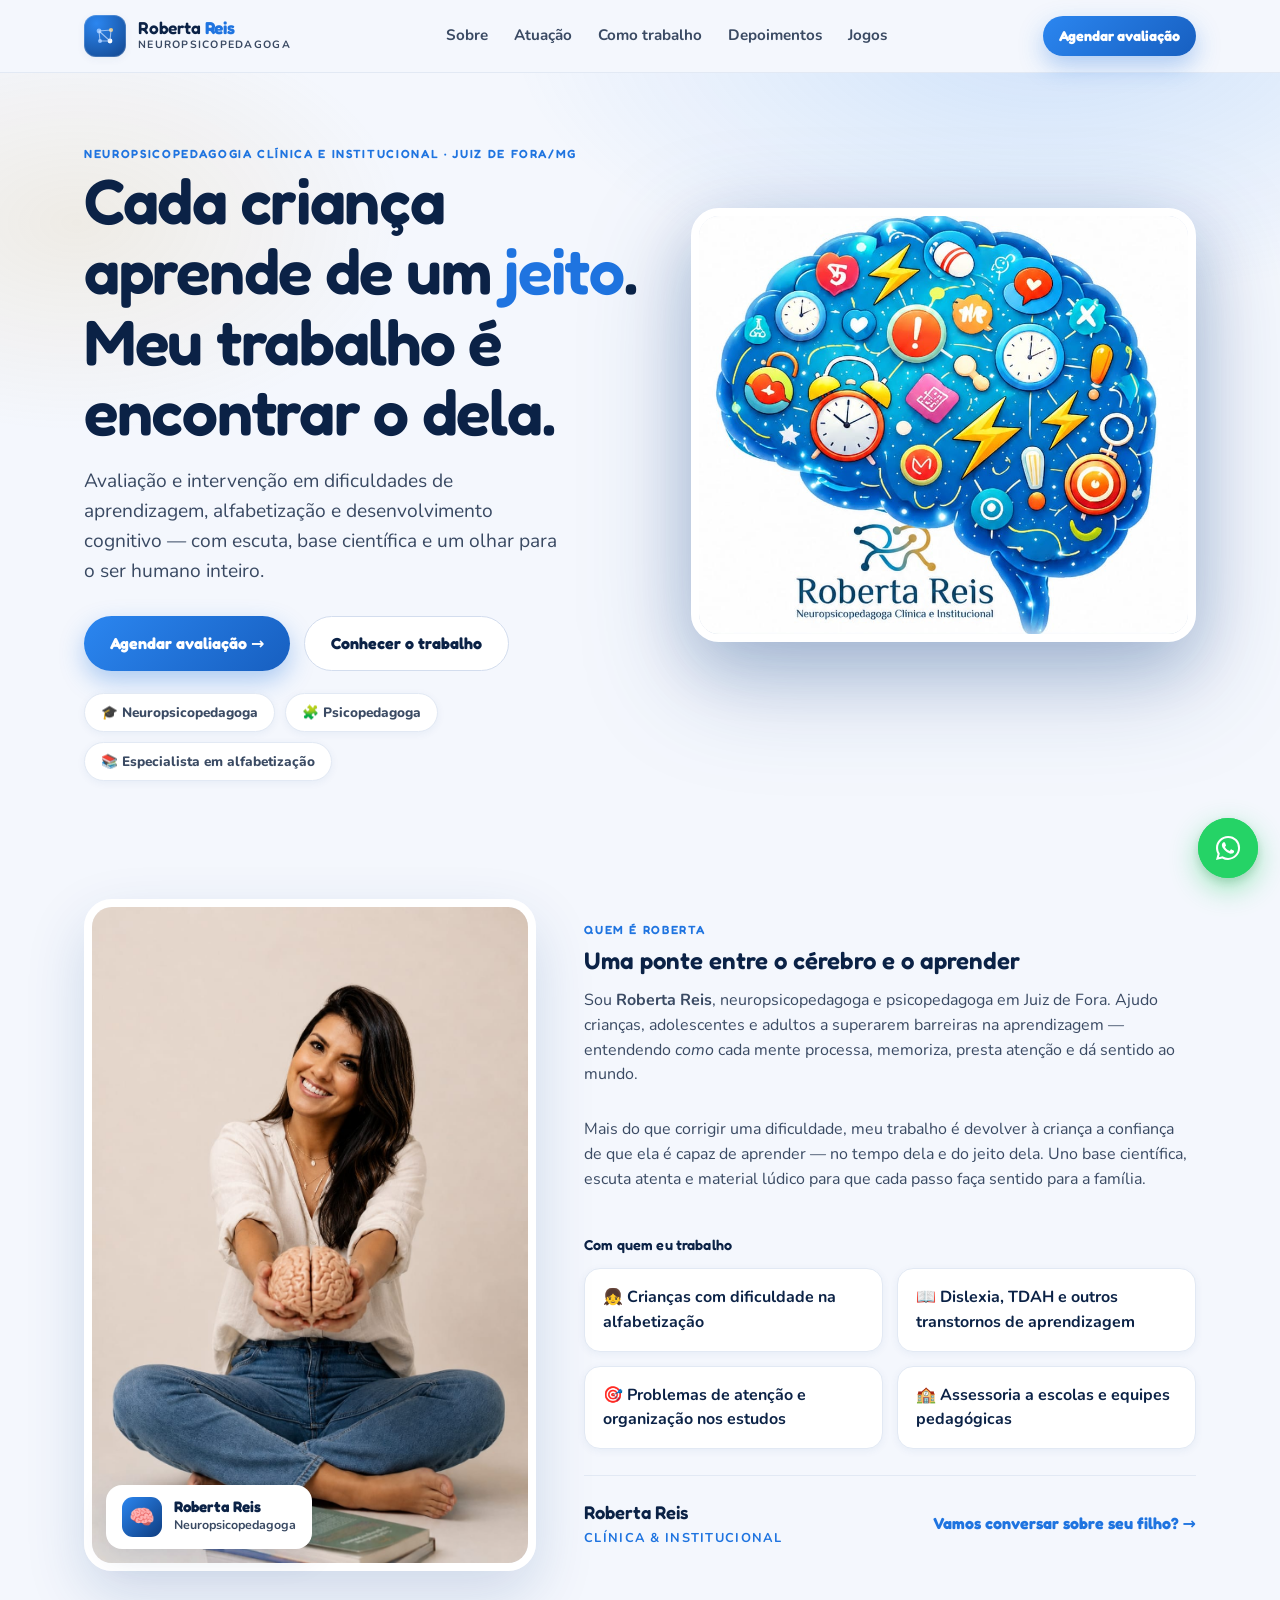
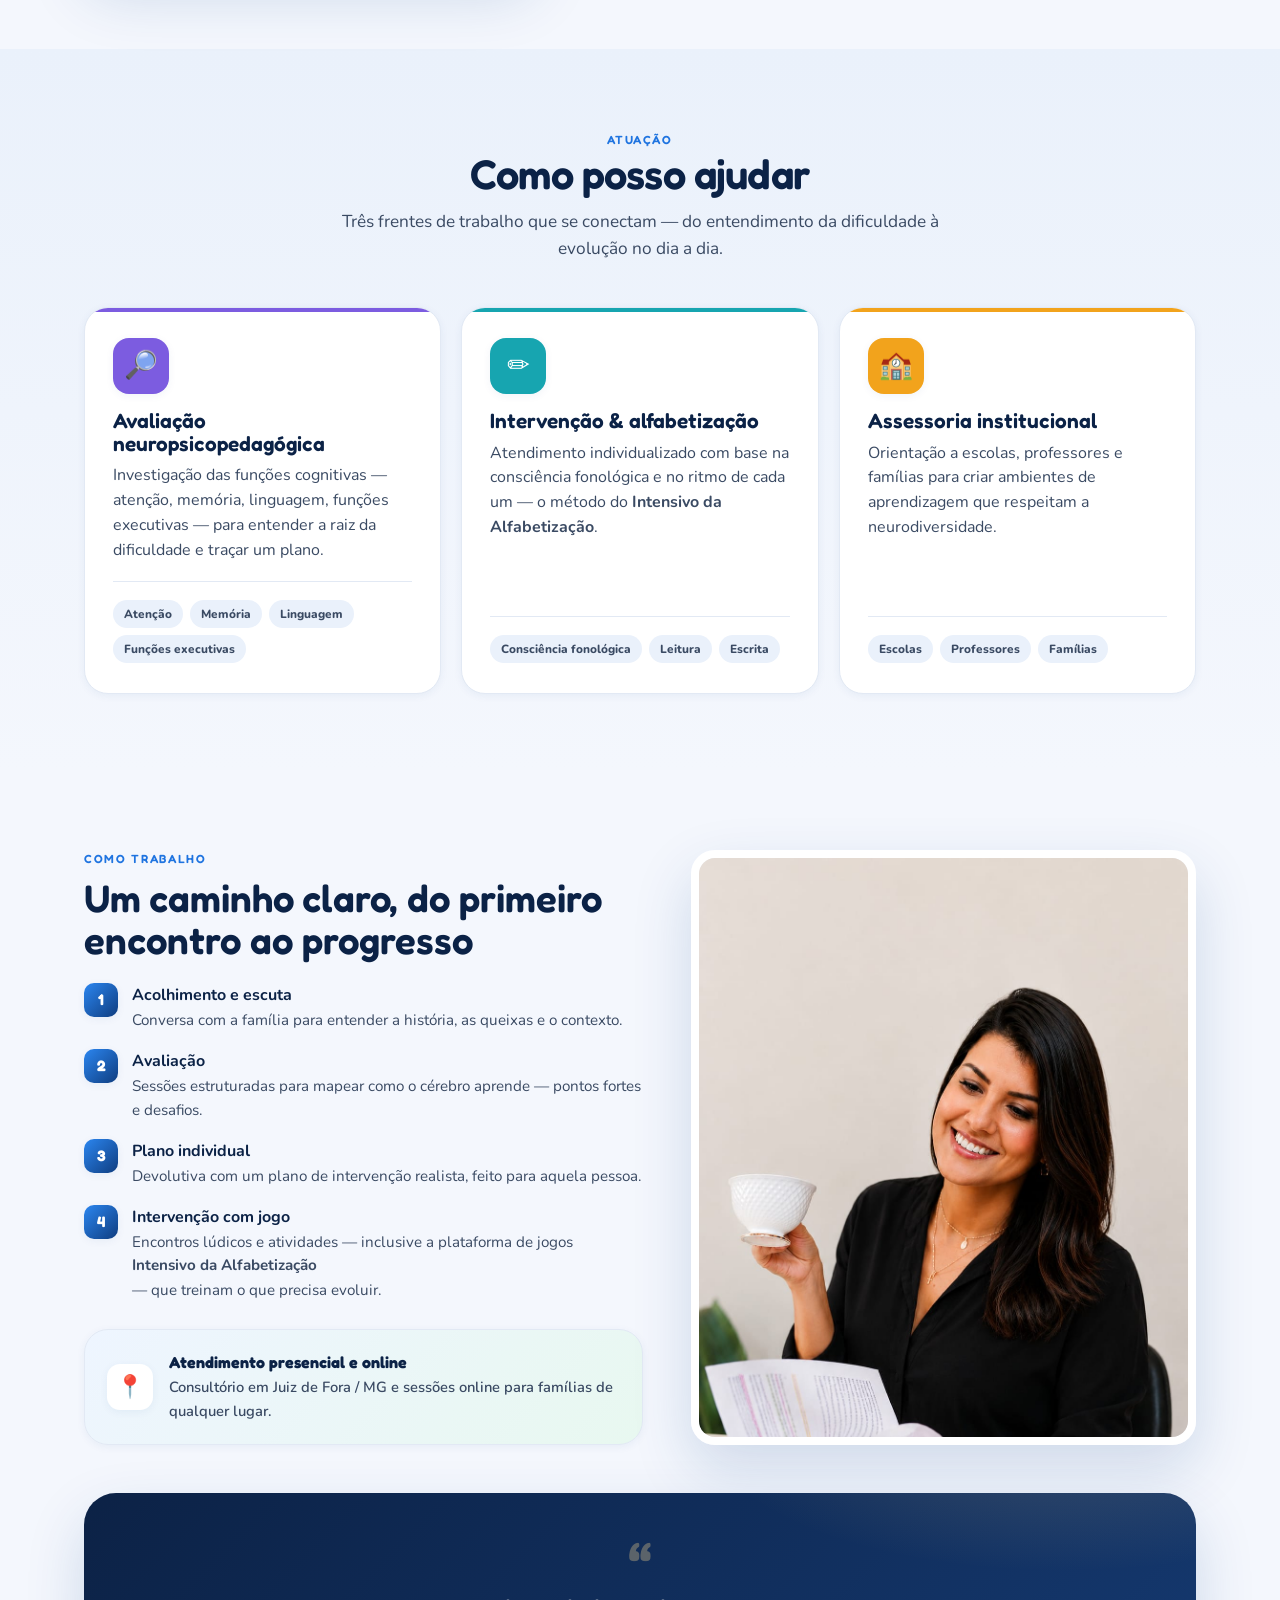
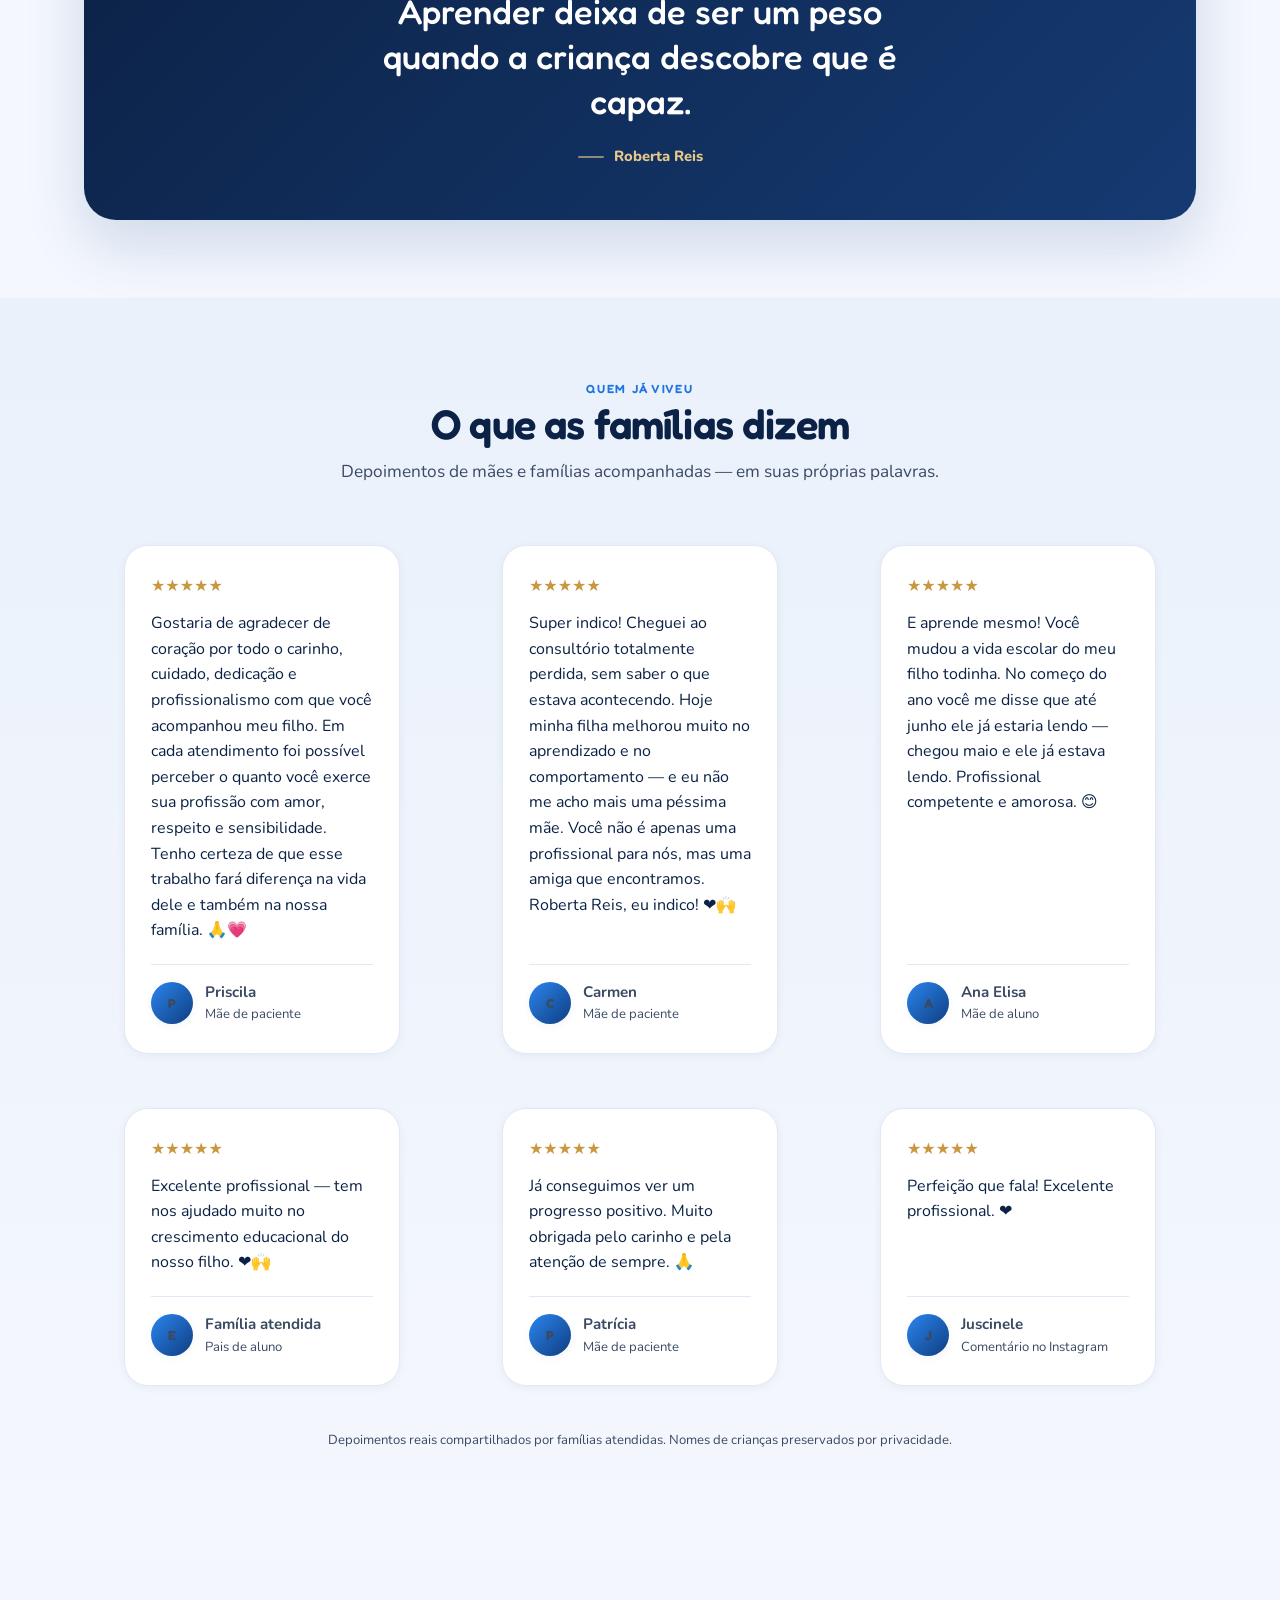
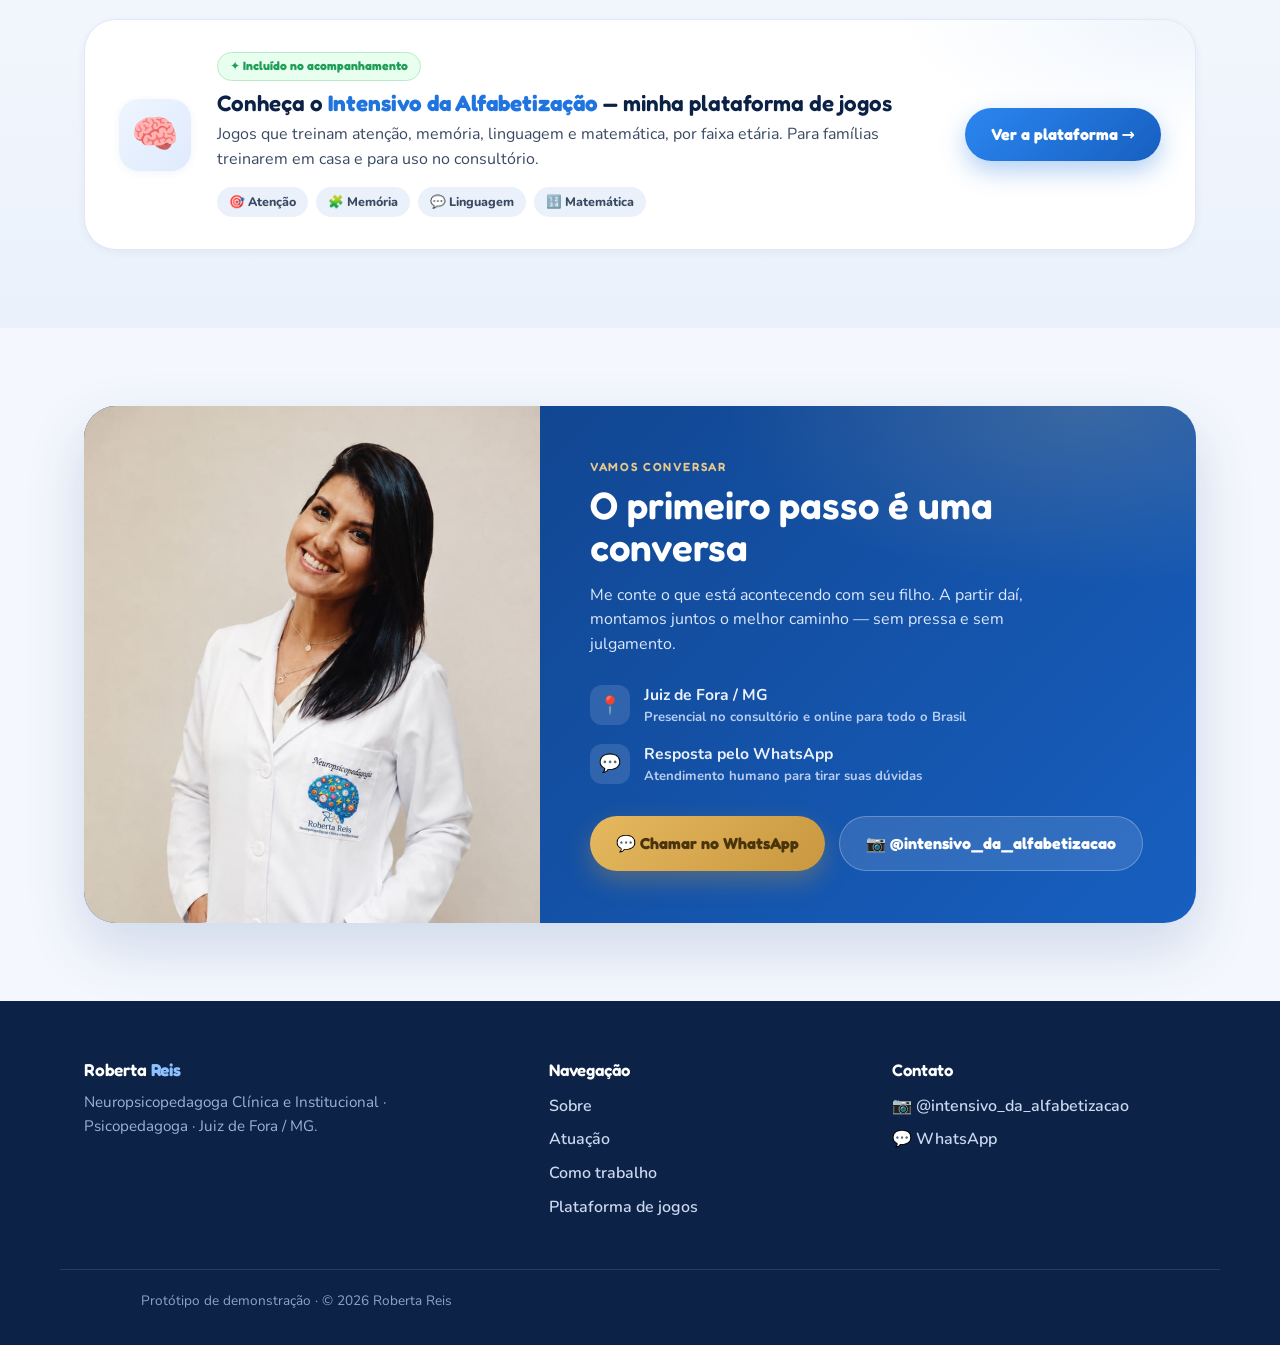
==== commit 054e1c92: "Refino dos 2 sites + melhoria dos jogos - roberta.html: Sobre/Método/Depoimentos/Contato refinados, " ====
--- a/roberta.html
+++ b/roberta.html
@@ -18,42 +18,133 @@
   .r-badges { display:flex; flex-wrap:wrap; gap:10px; margin-top:22px; }
   .r-badge { background:#fff; border:1px solid var(--line); border-radius:999px; padding:8px 16px; font-weight:800; font-size:.85rem; color:var(--ink-soft); box-shadow:var(--sh-sm); display:inline-flex; gap:8px; align-items:center; }
   .serv { display:grid; grid-template-columns:repeat(3,1fr); gap:20px; }
-  .serv-card { background:var(--card); border:1px solid var(--line); border-radius:var(--r-lg); padding:28px; box-shadow:var(--sh-sm); transition:transform .2s, box-shadow .2s; }
+  .serv-card { background:var(--card); border:1px solid var(--line); border-radius:var(--r-lg); padding:30px 28px; box-shadow:var(--sh-sm); transition:transform .2s, box-shadow .2s; position:relative; overflow:hidden; display:flex; flex-direction:column; }
   .serv-card:hover { transform:translateY(-4px); box-shadow:var(--sh-md); }
-  .serv-card .ic { width:56px; height:56px; border-radius:16px; display:grid; place-items:center; font-size:1.7rem; color:#fff; margin-bottom:16px; }
+  .serv-card .bar { position:absolute; left:0; top:0; height:4px; width:100%; }
+  .serv-card .ic { width:56px; height:56px; border-radius:16px; display:grid; place-items:center; font-size:1.7rem; color:#fff; margin-bottom:16px; box-shadow:var(--sh-sm); }
   .serv-card h3 { font-size:1.3rem; }
   .serv-card p { color:var(--ink-soft); margin-top:8px; }
-  .approach { display:grid; grid-template-columns:1.1fr .9fr; gap:44px; align-items:center; }
-  .approach ul { list-style:none; padding:0; margin:20px 0 0; display:grid; gap:14px; }
+  .serv-kw { margin-top:auto; padding-top:18px; border-top:1px solid var(--line); display:flex; flex-wrap:wrap; gap:7px; }
+  .serv-card p { margin-bottom:18px; }
+  .serv-kw span { font-size:.74rem; font-weight:800; color:var(--ink-soft); background:var(--bg-2); border-radius:999px; padding:5px 11px; }
+  .approach { display:grid; grid-template-columns:1.05fr .95fr; gap:48px; align-items:stretch; }
+  .approach-col { display:flex; flex-direction:column; }
+  .approach ul { list-style:none; padding:0; margin:22px 0 0; display:grid; gap:16px; }
   .approach li { display:flex; gap:14px; align-items:flex-start; }
-  .approach li .n { flex:none; width:34px; height:34px; border-radius:10px; background:linear-gradient(135deg,#2b86f0,#0f3d80); color:#fff; display:grid; place-items:center; font-family:var(--font-display); font-weight:700; }
+  .approach li .n { flex:none; width:34px; height:34px; border-radius:10px; background:linear-gradient(135deg,#2b86f0,#0f3d80); color:#fff; display:grid; place-items:center; font-family:var(--font-display); font-weight:700; box-shadow:var(--sh-sm); }
   .approach li b { display:block; }
   .approach li span { color:var(--ink-soft); font-size:.95rem; }
+  .approach-photo { position:relative; border-radius:24px; overflow:hidden; box-shadow:var(--sh-lg); border:8px solid #fff; min-height:420px; }
+  .approach-photo img { position:absolute; inset:0; width:100%; height:100%; object-fit:cover; object-position:center 20%; }
+  /* Citação — faixa de fechamento full-width */
   .quote { background:linear-gradient(135deg,#0c2246,#153a72); color:#eaf1fb; border-radius:var(--r-xl); padding:48px; text-align:center; }
   .quote p { font-family:var(--font-display); font-size:clamp(1.3rem,2.6vw,1.9rem); line-height:1.35; max-width:24ch; margin:0 auto; }
+  .quote-band { position:relative; overflow:hidden; margin-top:48px; padding:52px 40px;
+      background:
+        radial-gradient(600px 240px at 88% -20%, rgba(230,201,138,.18), transparent 60%),
+        linear-gradient(135deg,#0c2246,#153a72);
+      box-shadow:var(--sh-lg); }
+  .quote-band .qglyph { font-family:var(--font-display); font-size:6rem; line-height:.6; color:var(--gold-soft); opacity:.35; display:block; height:44px; }
+  .quote-band p { font-family:var(--font-display); font-weight:500; color:#fff; font-size:clamp(1.5rem,3vw,2.15rem); line-height:1.3; max-width:26ch; margin:0 auto; }
+  .quote-band .attr { margin-top:22px; display:inline-flex; align-items:center; gap:10px; color:var(--gold-soft); font-weight:800; font-size:.92rem; }
+  .quote-band .attr::before { content:""; width:26px; height:2px; background:var(--gold-soft); opacity:.6; border-radius:2px; }
   .who-for { display:grid; grid-template-columns:repeat(2,1fr); gap:14px; }
   .who-for div { background:#fff; border:1px solid var(--line); border-radius:var(--r-md); padding:16px 18px; display:flex; gap:12px; align-items:center; font-weight:700; color:var(--ink); box-shadow:var(--sh-sm); }
   .cta-band { background:linear-gradient(135deg,#2b86f0,#0f3d80); color:#fff; border-radius:var(--r-xl); padding:52px; text-align:center; box-shadow:var(--sh-lg); }
   .cta-band h2 { color:#fff; font-size:clamp(1.8rem,3.4vw,2.6rem); }
   .cta-band p { color:#dbe8ff; max-width:46ch; margin:12px auto 26px; }
-  .cross { background:#fff; border:1px solid var(--line); border-radius:var(--r-lg); padding:28px; display:flex; gap:22px; align-items:center; box-shadow:var(--sh-sm); flex-wrap:wrap; }
-  .cross .em { font-size:2.6rem; }
+  .cross { background:
+      radial-gradient(500px 200px at 100% 0%, rgba(31,116,224,.07), transparent 60%), #fff;
+      border:1px solid var(--line); border-radius:var(--r-xl); padding:32px 34px; display:flex; gap:26px; align-items:center; box-shadow:var(--sh-sm); flex-wrap:wrap; }
+  .cross .em { flex:none; width:72px; height:72px; border-radius:20px; display:grid; place-items:center; font-size:2.4rem; background:linear-gradient(135deg,#eef5ff,#dfeafd); box-shadow:var(--sh-sm); }
+  .cross .tag { display:inline-flex; align-items:center; gap:7px; font-family:var(--font-display); font-weight:700; font-size:.76rem; color:#1f9e56; background:#e8fff0; border:1px solid #b7ecc9; padding:4px 12px; border-radius:999px; margin-bottom:10px; }
+  .cross-chips { display:flex; flex-wrap:wrap; gap:8px; margin-top:14px; }
+  .cross-chips span { font-size:.78rem; font-weight:800; color:var(--ink-soft); background:var(--bg-2); border-radius:999px; padding:5px 12px; display:inline-flex; gap:6px; align-items:center; }
   /* Sobre com foto */
-  .about-grid { display:grid; grid-template-columns:.85fr 1.15fr; gap:48px; align-items:center; }
-  .about-photo img { width:100%; border-radius:28px; box-shadow:var(--sh-lg); border:8px solid #fff; display:block; }
+  .about-grid { display:grid; grid-template-columns:.85fr 1.15fr; gap:48px; align-items:stretch; }
+  .about-photo { position:relative; }
+  .about-photo img { width:100%; height:100%; object-fit:cover; border-radius:28px; box-shadow:var(--sh-lg); border:8px solid #fff; display:block; }
+  .about-photo .float { position:absolute; left:22px; bottom:22px; background:#fff; border-radius:16px; padding:12px 16px; box-shadow:var(--sh-md); display:flex; align-items:center; gap:12px; }
+  .about-photo .float .b { width:40px; height:40px; border-radius:11px; background:linear-gradient(135deg,#2b86f0,var(--blue-800)); display:grid; place-items:center; font-size:1.3rem; }
+  .about-photo .float b { display:block; font-family:var(--font-display); color:var(--ink); font-size:.95rem; line-height:1.1; }
+  .about-photo .float span { font-size:.78rem; color:var(--ink-soft); font-weight:700; }
+  .about-text { display:flex; flex-direction:column; justify-content:center; }
+  .about-text .lbl { display:block; font-family:var(--font-display); font-weight:600; color:var(--ink); font-size:.9rem; margin:26px 0 12px; letter-spacing:.01em; }
+  .about-sign { margin-top:26px; padding-top:22px; border-top:1px solid var(--line); display:flex; align-items:center; justify-content:space-between; gap:18px; flex-wrap:wrap; }
+  .about-sign .nm { font-family:var(--font-display); font-weight:600; color:var(--ink); font-size:1.15rem; }
+  .about-sign .nm span { display:block; font-family:var(--font-body); font-weight:700; font-size:.8rem; letter-spacing:.1em; text-transform:uppercase; color:var(--blue); margin-top:2px; }
+  .about-sign a { font-family:var(--font-display); font-weight:700; color:var(--blue); text-decoration:none; display:inline-flex; align-items:center; gap:6px; }
+  .about-sign a:hover { gap:10px; }
+  /* Método — nota de fechamento */
+  .metodo-note { margin-top:26px; background:linear-gradient(135deg,#eef5ff,#e8f8f0); border:1px solid var(--line); border-radius:var(--r-lg); padding:20px 22px; display:flex; gap:16px; align-items:center; box-shadow:var(--sh-sm); }
+  .metodo-note .pin { flex:none; width:46px; height:46px; border-radius:13px; background:#fff; display:grid; place-items:center; font-size:1.4rem; box-shadow:var(--sh-sm); }
+  .metodo-note b { display:block; font-family:var(--font-display); color:var(--ink); }
+  .metodo-note span { color:var(--ink-soft); font-size:.92rem; font-weight:600; }
+  /* Contato com retrato */
+  .contact { display:grid; grid-template-columns:.82fr 1.18fr; background:linear-gradient(135deg,#0f3d80,#175fc0); border-radius:var(--r-xl); overflow:hidden; box-shadow:var(--sh-lg); position:relative; }
+  .contact::after { content:""; position:absolute; inset:0; pointer-events:none; background:radial-gradient(600px 300px at 90% 0%, rgba(230,201,138,.18), transparent 60%); }
+  .contact-photo { position:relative; min-height:420px; }
+  .contact-photo img { position:absolute; inset:0; width:100%; height:100%; object-fit:cover; object-position:center 15%; display:block; }
+  .contact-body { padding:52px 50px; color:#fff; display:flex; flex-direction:column; justify-content:center; position:relative; z-index:1; }
+  .contact-body .eyebrow { color:var(--gold-soft); }
+  .contact-body h2 { color:#fff; font-size:clamp(1.8rem,3vw,2.5rem); margin-top:8px; }
+  .contact-body > p { color:#dbe8ff; max-width:44ch; margin:14px 0 26px; }
+  .contact-details { display:grid; gap:14px; margin-bottom:30px; }
+  .contact-details .d { display:flex; gap:14px; align-items:center; color:#eaf1fb; font-weight:700; font-size:.98rem; }
+  .contact-details .d .ic { width:40px; height:40px; border-radius:12px; background:#ffffff1f; display:grid; place-items:center; font-size:1.1rem; flex:none; }
+  .contact-details .d span { color:#b9cdf0; font-weight:700; font-size:.82rem; display:block; }
+  .contact-actions { display:flex; gap:14px; flex-wrap:wrap; }
   /* Depoimentos */
-  .tst-grid { columns:3; column-gap:22px; }
-  .tst { background:var(--card); border:1px solid var(--line); border-radius:var(--r-lg); padding:26px; box-shadow:var(--sh-sm); margin:0 0 22px; break-inside:avoid; -webkit-column-break-inside:avoid; }
-  .tst .mark { font-family:var(--font-display); font-size:2.4rem; line-height:0; color:var(--blue); opacity:.35; display:block; height:18px; }
-  .tst p { color:var(--ink); font-size:1rem; line-height:1.6; margin:6px 0 18px; }
-  .tst .who { display:flex; align-items:center; gap:12px; }
-  .tst .av { flex:none; width:40px; height:40px; border-radius:50%; background:linear-gradient(135deg,#2b86f0,#0f3d80); color:#fff; display:grid; place-items:center; font-family:var(--font-display); font-weight:700; }
+  .tst-grid { display:grid; grid-template-columns:repeat(3,1fr); gap:22px; }
+  .tst { background:var(--card); border:1px solid var(--line); border-radius:var(--r-lg); padding:28px 26px; box-shadow:var(--sh-sm); display:flex; flex-direction:column; transition:transform .2s, box-shadow .2s; }
+  .tst:hover { transform:translateY(-4px); box-shadow:var(--sh-md); }
+  .tst .stars { display:flex; gap:3px; color:var(--gold); font-size:1rem; margin-bottom:12px; }
+  .tst p { color:var(--ink); font-size:1rem; line-height:1.6; margin:0 0 20px; flex:1; }
+  .tst .who { display:flex; align-items:center; gap:12px; margin-top:auto; padding-top:16px; border-top:1px solid var(--line); }
+  .tst .av { flex:none; width:42px; height:42px; border-radius:50%; background:linear-gradient(135deg,#2b86f0,#0f3d80); color:#fff; display:grid; place-items:center; font-family:var(--font-display); font-weight:700; box-shadow:var(--sh-sm); }
   .tst .who b { display:block; font-size:.95rem; }
   .tst .who span { color:var(--ink-soft); font-size:.82rem; }
-  .tst-note { text-align:center; color:var(--ink-soft); font-size:.82rem; margin-top:8px; }
-  @media (max-width:1000px){ .tst-grid { columns:2; } }
-  @media (max-width:900px){ .serv, .who-for { grid-template-columns:1fr; } .approach { grid-template-columns:1fr; } .r-photo { max-width:360px; margin:0 auto; order:-1; } .about-grid { grid-template-columns:1fr; gap:28px; } .about-photo { max-width:380px; margin:0 auto; } }
-  @media (max-width:640px){ .tst-grid { columns:1; } }
+  .tst-note { text-align:center; color:var(--ink-soft); font-size:.82rem; margin-top:28px; }
+  @media (max-width:1000px){ .tst-grid { grid-template-columns:repeat(2,1fr); } }
+  @media (max-width:900px){
+    .serv, .who-for { grid-template-columns:1fr; }
+    .approach { grid-template-columns:1fr; }
+    .r-photo { max-width:360px; margin:0 auto; order:-1; }
+    .about-grid { grid-template-columns:1fr; gap:26px; }
+    .about-photo { max-width:420px; margin:0 auto; width:100%; }
+    .about-photo img { aspect-ratio:4/5; }
+    .about-text { justify-content:flex-start; }
+    .contact { grid-template-columns:1fr; }
+    .contact-photo { max-height:340px; }
+    .contact-photo img { aspect-ratio:16/11; }
+    .contact-body { padding:34px 28px; text-align:center; align-items:center; }
+    .contact-body > p { margin-left:auto; margin-right:auto; }
+    .contact-details { text-align:left; }
+    .contact-actions { justify-content:center; }
+  }
+  @media (max-width:640px){ .tst-grid { grid-template-columns:1fr; } }
+
+  /* WhatsApp flutuante */
+  .wa-float {
+    position:fixed; z-index:80;
+    right:calc(22px + env(safe-area-inset-right));
+    bottom:calc(22px + env(safe-area-inset-bottom));
+    width:60px; height:60px; border-radius:50%;
+    background:#25D366; display:grid; place-items:center;
+    box-shadow:0 10px 28px rgba(37,211,102,.45), 0 4px 10px rgba(0,0,0,.14);
+    transition:transform .2s cubic-bezier(.2,.9,.3,1.3), box-shadow .2s;
+    -webkit-tap-highlight-color:transparent;
+  }
+  .wa-float::before {
+    content:""; position:absolute; inset:0; border-radius:50%;
+    background:#25D366; z-index:-1;
+    animation:wa-pulse 2.4s ease-out infinite;
+  }
+  .wa-float svg { width:32px; height:32px; display:block; }
+  .wa-float:hover { transform:scale(1.08); box-shadow:0 14px 34px rgba(37,211,102,.55), 0 4px 10px rgba(0,0,0,.16); }
+  .wa-float:active { transform:scale(.96); }
+  @keyframes wa-pulse { 0%{transform:scale(1);opacity:.55} 70%,100%{transform:scale(1.7);opacity:0} }
+  @media (max-width:560px){ .wa-float { width:56px; height:56px; right:16px; bottom:16px; } .wa-float svg { width:30px; height:30px; } }
 </style>
 </head>
 <body>
@@ -97,7 +188,7 @@
     </div>
     <div class="brainstage">
       <div class="halo"></div>
-      <img class="r-photo" src="assets/roberta-retrato.jpeg" alt="Roberta Reis, neuropsicopedagoga, de jaleco branco">
+      <img class="r-photo" src="assets/roberta-logo.jpeg" alt="Marca de Roberta Reis — Neuropsicopedagoga">
     </div>
   </div>
 </header>
@@ -108,17 +199,27 @@
     <div class="about-grid">
       <div class="about-photo">
         <img src="assets/roberta-cerebro.jpeg" alt="Roberta Reis segurando um modelo de cérebro">
-      </div>
-      <div>
+        <div class="float">
+          <span class="b">🧠</span>
+          <span><b>Roberta Reis</b><span>Neuropsicopedagoga</span></span>
+        </div>
+      </div>
+      <div class="about-text">
         <span class="eyebrow">Quem é Roberta</span>
         <h2 style="margin-top:8px">Uma ponte entre o cérebro e o aprender</h2>
         <p style="color:var(--ink-soft);margin-top:14px">Sou <b>Roberta Reis</b>, neuropsicopedagoga e psicopedagoga em Juiz de Fora. Ajudo crianças, adolescentes e adultos a superarem barreiras na aprendizagem — entendendo <i>como</i> cada mente processa, memoriza, presta atenção e dá sentido ao mundo.</p>
-        <div class="who-for" style="margin-top:24px">
+        <p style="color:var(--ink-soft);margin-top:14px">Mais do que corrigir uma dificuldade, meu trabalho é devolver à criança a confiança de que ela é capaz de aprender — no tempo dela e do jeito dela. Uno base científica, escuta atenta e material lúdico para que cada passo faça sentido para a família.</p>
+        <span class="lbl">Com quem eu trabalho</span>
+        <div class="who-for">
           <div>👧 Crianças com dificuldade na alfabetização</div>
           <div>📖 Dislexia, TDAH e outros transtornos de aprendizagem</div>
           <div>🎯 Problemas de atenção e organização nos estudos</div>
           <div>🏫 Assessoria a escolas e equipes pedagógicas</div>
         </div>
+        <div class="about-sign">
+          <div class="nm">Roberta Reis<span>Clínica &amp; Institucional</span></div>
+          <a href="#contato">Vamos conversar sobre seu filho? →</a>
+        </div>
       </div>
     </div>
   </div>
@@ -130,22 +231,29 @@
     <div class="section-head">
       <span class="eyebrow">Atuação</span>
       <h2>Como posso ajudar</h2>
+      <p>Três frentes de trabalho que se conectam — do entendimento da dificuldade à evolução no dia a dia.</p>
     </div>
     <div class="serv">
       <div class="serv-card">
+        <i class="bar" style="background:var(--p-executiva)"></i>
         <div class="ic" style="background:var(--p-executiva)">🔎</div>
         <h3>Avaliação neuropsicopedagógica</h3>
         <p>Investigação das funções cognitivas — atenção, memória, linguagem, funções executivas — para entender a raiz da dificuldade e traçar um plano.</p>
+        <div class="serv-kw"><span>Atenção</span><span>Memória</span><span>Linguagem</span><span>Funções executivas</span></div>
       </div>
       <div class="serv-card">
+        <i class="bar" style="background:var(--p-linguagem)"></i>
         <div class="ic" style="background:var(--p-linguagem)">✏️</div>
-        <h3>Intervenção & alfabetização</h3>
+        <h3>Intervenção &amp; alfabetização</h3>
         <p>Atendimento individualizado com base na consciência fonológica e no ritmo de cada um — o método do <b>Intensivo da Alfabetização</b>.</p>
+        <div class="serv-kw"><span>Consciência fonológica</span><span>Leitura</span><span>Escrita</span></div>
       </div>
       <div class="serv-card">
+        <i class="bar" style="background:var(--p-atencao)"></i>
         <div class="ic" style="background:var(--p-atencao)">🏫</div>
         <h3>Assessoria institucional</h3>
         <p>Orientação a escolas, professores e famílias para criar ambientes de aprendizagem que respeitam a neurodiversidade.</p>
+        <div class="serv-kw"><span>Escolas</span><span>Professores</span><span>Famílias</span></div>
       </div>
     </div>
   </div>
@@ -153,23 +261,33 @@
 
 <!-- MÉTODO -->
 <section class="section" id="metodo">
-  <div class="wrap approach">
-    <div>
-      <span class="eyebrow">Como trabalho</span>
-      <h2 style="font-size:clamp(1.8rem,3.2vw,2.4rem);margin-top:8px">Um caminho claro, do primeiro encontro ao progresso</h2>
-      <ul>
-        <li><span class="n">1</span><div><b>Acolhimento e escuta</b><span>Conversa com a família para entender a história, as queixas e o contexto.</span></div></li>
-        <li><span class="n">2</span><div><b>Avaliação</b><span>Sessões estruturadas para mapear como o cérebro aprende — pontos fortes e desafios.</span></div></li>
-        <li><span class="n">3</span><div><b>Plano individual</b><span>Devolutiva com um plano de intervenção realista, feito para aquela pessoa.</span></div></li>
-        <li><span class="n">4</span><div><b>Intervenção com jogo</b><span>Encontros lúdicos e atividades — inclusive a plataforma de jogos <b>Intensivo da Alfabetização</b> — que treinam o que precisa evoluir.</span></div></li>
-      </ul>
-    </div>
-    <div>
-      <img src="assets/roberta-livro.jpeg" alt="Roberta Reis estudando com uma xícara de café" style="width:100%;border-radius:24px;box-shadow:var(--sh-lg);border:8px solid #fff;display:block;margin-bottom:22px">
-      <div class="quote">
-        <p>“Aprender deixa de ser um peso quando a criança descobre que é capaz.”</p>
-        <div style="margin-top:20px;color:#9db6e6;font-weight:800;font-size:.9rem">— Roberta Reis</div>
-      </div>
+  <div class="wrap">
+    <div class="approach">
+      <div class="approach-col">
+        <span class="eyebrow">Como trabalho</span>
+        <h2 style="font-size:clamp(1.8rem,3.2vw,2.4rem);margin-top:8px">Um caminho claro, do primeiro encontro ao progresso</h2>
+        <ul>
+          <li><span class="n">1</span><div><b>Acolhimento e escuta</b><span>Conversa com a família para entender a história, as queixas e o contexto.</span></div></li>
+          <li><span class="n">2</span><div><b>Avaliação</b><span>Sessões estruturadas para mapear como o cérebro aprende — pontos fortes e desafios.</span></div></li>
+          <li><span class="n">3</span><div><b>Plano individual</b><span>Devolutiva com um plano de intervenção realista, feito para aquela pessoa.</span></div></li>
+          <li><span class="n">4</span><div><b>Intervenção com jogo</b><span>Encontros lúdicos e atividades — inclusive a plataforma de jogos <b>Intensivo da Alfabetização</b> — que treinam o que precisa evoluir.</span></div></li>
+        </ul>
+        <div class="metodo-note">
+          <span class="pin">📍</span>
+          <div>
+            <b>Atendimento presencial e online</b>
+            <span>Consultório em Juiz de Fora / MG e sessões online para famílias de qualquer lugar.</span>
+          </div>
+        </div>
+      </div>
+      <div class="approach-photo">
+        <img src="assets/roberta-livro.jpeg" alt="Roberta Reis estudando com uma xícara de café">
+      </div>
+    </div>
+    <div class="quote quote-band">
+      <span class="qglyph">“</span>
+      <p>Aprender deixa de ser um peso quando a criança descobre que é capaz.</p>
+      <span class="attr">Roberta Reis</span>
     </div>
   </div>
 </section>
@@ -185,37 +303,37 @@
     <div class="tst-grid">
 
       <figure class="tst">
-        <span class="mark">“</span>
+        <div class="stars" aria-label="5 de 5 estrelas">★★★★★</div>
         <p>Gostaria de agradecer de coração por todo o carinho, cuidado, dedicação e profissionalismo com que você acompanhou meu filho. Em cada atendimento foi possível perceber o quanto você exerce sua profissão com amor, respeito e sensibilidade. Tenho certeza de que esse trabalho fará diferença na vida dele e também na nossa família. 🙏💗</p>
         <figcaption class="who"><span class="av">P</span><span><b>Priscila</b><span>Mãe de paciente</span></span></figcaption>
       </figure>
 
       <figure class="tst">
-        <span class="mark">“</span>
+        <div class="stars" aria-label="5 de 5 estrelas">★★★★★</div>
         <p>Super indico! Cheguei ao consultório totalmente perdida, sem saber o que estava acontecendo. Hoje minha filha melhorou muito no aprendizado e no comportamento — e eu não me acho mais uma péssima mãe. Você não é apenas uma profissional para nós, mas uma amiga que encontramos. Roberta Reis, eu indico! ❤️🙌</p>
         <figcaption class="who"><span class="av">C</span><span><b>Carmen</b><span>Mãe de paciente</span></span></figcaption>
       </figure>
 
       <figure class="tst">
-        <span class="mark">“</span>
+        <div class="stars" aria-label="5 de 5 estrelas">★★★★★</div>
         <p>E aprende mesmo! Você mudou a vida escolar do meu filho todinha. No começo do ano você me disse que até junho ele já estaria lendo — chegou maio e ele já estava lendo. Profissional competente e amorosa. 😊</p>
         <figcaption class="who"><span class="av">A</span><span><b>Ana Elisa</b><span>Mãe de aluno</span></span></figcaption>
       </figure>
 
       <figure class="tst">
-        <span class="mark">“</span>
+        <div class="stars" aria-label="5 de 5 estrelas">★★★★★</div>
         <p>Excelente profissional — tem nos ajudado muito no crescimento educacional do nosso filho. ❤️🙌</p>
         <figcaption class="who"><span class="av">E</span><span><b>Família atendida</b><span>Pais de aluno</span></span></figcaption>
       </figure>
 
       <figure class="tst">
-        <span class="mark">“</span>
+        <div class="stars" aria-label="5 de 5 estrelas">★★★★★</div>
         <p>Já conseguimos ver um progresso positivo. Muito obrigada pelo carinho e pela atenção de sempre. 🙏</p>
         <figcaption class="who"><span class="av">P</span><span><b>Patrícia</b><span>Mãe de paciente</span></span></figcaption>
       </figure>
 
       <figure class="tst">
-        <span class="mark">“</span>
+        <div class="stars" aria-label="5 de 5 estrelas">★★★★★</div>
         <p>Perfeição que fala! Excelente profissional. ❤️</p>
         <figcaption class="who"><span class="av">J</span><span><b>Juscinele</b><span>Comentário no Instagram</span></span></figcaption>
       </figure>
@@ -231,8 +349,10 @@
     <div class="cross">
       <div class="em">🧠</div>
       <div style="flex:1;min-width:240px">
+        <span class="tag">✦ Incluído no acompanhamento</span>
         <h3 style="font-size:1.4rem">Conheça o <b style="color:var(--blue)">Intensivo da Alfabetização</b> — minha plataforma de jogos</h3>
         <p style="color:var(--ink-soft);margin-top:6px">Jogos que treinam atenção, memória, linguagem e matemática, por faixa etária. Para famílias treinarem em casa e para uso no consultório.</p>
+        <div class="cross-chips"><span>🎯 Atenção</span><span>🧩 Memória</span><span>💬 Linguagem</span><span>🔢 Matemática</span></div>
       </div>
       <a class="btn btn-primary" href="index.html">Ver a plataforma →</a>
     </div>
@@ -242,12 +362,22 @@
 <!-- CONTATO -->
 <section class="section" id="contato">
   <div class="wrap">
-    <div class="cta-band">
-      <h2>Vamos conversar sobre seu filho?</h2>
-      <p>O primeiro passo é uma conversa. Agende uma avaliação e descubra como tornar o aprender mais leve.</p>
-      <div style="display:flex;gap:14px;justify-content:center;flex-wrap:wrap">
-        <a class="btn btn-gold" href="https://wa.me/" target="_blank" rel="noopener">💬 Chamar no WhatsApp</a>
-        <a class="btn btn-ghost" style="background:#ffffff22;color:#fff;border-color:#ffffff44" href="https://www.instagram.com/intensivo_da_alfabetizacao/" target="_blank" rel="noopener">📷 @intensivo_da_alfabetizacao</a>
+    <div class="contact">
+      <div class="contact-photo">
+        <img src="assets/roberta-retrato.jpeg" alt="Retrato de Roberta Reis, neuropsicopedagoga">
+      </div>
+      <div class="contact-body">
+        <span class="eyebrow">Vamos conversar</span>
+        <h2>O primeiro passo é uma conversa</h2>
+        <p>Me conte o que está acontecendo com seu filho. A partir daí, montamos juntos o melhor caminho — sem pressa e sem julgamento.</p>
+        <div class="contact-details">
+          <div class="d"><span class="ic">📍</span><div>Juiz de Fora / MG<span>Presencial no consultório e online para todo o Brasil</span></div></div>
+          <div class="d"><span class="ic">💬</span><div>Resposta pelo WhatsApp<span>Atendimento humano para tirar suas dúvidas</span></div></div>
+        </div>
+        <div class="contact-actions">
+          <a class="btn btn-gold" href="https://wa.me/" target="_blank" rel="noopener">💬 Chamar no WhatsApp</a>
+          <a class="btn btn-ghost" style="background:#ffffff1f;color:#fff;border-color:#ffffff40" href="https://www.instagram.com/intensivo_da_alfabetizacao/" target="_blank" rel="noopener">📷 @intensivo_da_alfabetizacao</a>
+        </div>
       </div>
     </div>
   </div>
@@ -272,5 +402,9 @@
   <div class="footer-bottom wrap">Protótipo de demonstração · © 2026 Roberta Reis</div>
 </footer>
 
+<a class="wa-float" href="https://wa.me/" target="_blank" rel="noopener" aria-label="Falar com Roberta Reis no WhatsApp">
+  <svg viewBox="0 0 32 32" fill="#fff" aria-hidden="true"><path d="M16.04 4C9.4 4 4 9.4 4 16.04c0 2.12.56 4.19 1.62 6.02L4 28l6.13-1.6a12 12 0 0 0 5.9 1.5h.01c6.64 0 12.04-5.4 12.05-12.04 0-3.22-1.25-6.24-3.52-8.52A11.96 11.96 0 0 0 16.04 4zm0 21.9h-.01a9.97 9.97 0 0 1-5.08-1.39l-.36-.22-3.77.99 1.01-3.68-.24-.38a9.94 9.94 0 0 1-1.52-5.3c0-5.5 4.48-9.98 10-9.98 2.66 0 5.16 1.04 7.04 2.92a9.9 9.9 0 0 1 2.92 7.04c0 5.5-4.48 9.98-9.99 9.98zm5.48-7.48c-.3-.15-1.78-.88-2.05-.98-.28-.1-.48-.15-.68.15-.2.3-.78.98-.96 1.18-.18.2-.35.22-.65.07-.3-.15-1.27-.47-2.42-1.5-.9-.8-1.5-1.78-1.68-2.08-.18-.3-.02-.46.13-.61.14-.14.3-.35.45-.53.15-.18.2-.3.3-.5.1-.2.05-.38-.03-.53-.08-.15-.68-1.63-.93-2.23-.24-.58-.49-.5-.68-.51l-.58-.01c-.2 0-.53.08-.8.38-.28.3-1.05 1.02-1.05 2.5s1.08 2.9 1.23 3.1c.15.2 2.12 3.24 5.14 4.54.72.31 1.28.5 1.71.63.72.23 1.38.2 1.9.12.58-.09 1.78-.73 2.03-1.43.25-.7.25-1.3.18-1.43-.07-.13-.27-.2-.57-.35z"/></svg>
+</a>
+
 </body>
 </html>
--- a/css/styles.css
+++ b/css/styles.css
@@ -352,7 +352,12 @@
 .stat { text-align: center; }
 .stat .v { font-family: var(--font-display); font-weight: 700; font-size: 1.3rem; color: var(--blue); line-height: 1; }
 .stat .l { font-size: .68rem; text-transform: uppercase; letter-spacing: .08em; color: var(--ink-soft); font-weight: 800; }
-.game-stage { max-width: 720px; margin: 0 auto; padding: 30px 20px 80px; }
+.game-stage { max-width: 740px; margin: 0 auto; padding: 30px 20px 80px; }
+/* Desktop: centraliza verticalmente o painel pra não sobrar "oceano vazio" */
+@media (min-width: 768px) {
+  .game-stage { min-height: calc(100vh - 62px); display: flex; flex-direction: column; justify-content: center; padding-top: 24px; padding-bottom: 48px; }
+}
+.g-toolbar .btn { min-height: 44px; }
 
 /* Elementos genéricos de jogo */
 .g-intro { text-align: center; padding: 30px 10px; }
@@ -374,6 +379,93 @@
 .progress > i { display: block; height: 100%; background: linear-gradient(90deg,#2b86f0,var(--blue-600)); border-radius: 999px; transition: width .3s; }
 
 /* ============================================================
+   MAPA DE FASES + COMO JOGAR
+   ============================================================ */
+.phase-map { text-align: center; }
+.phase-map-head { display: flex; align-items: center; justify-content: space-between; gap: 12px; flex-wrap: wrap; margin-bottom: 4px; }
+.phase-map-head h2 { font-size: 1.55rem; }
+.phase-map-head .btn { min-height: 44px; }
+.phase-map-sub { color: var(--ink-soft); font-weight: 700; font-size: .9rem; margin: 2px 0 4px; }
+
+.phase-help { text-align: left; background: linear-gradient(135deg, #eef5ff, #fff7e8); border: 1px solid var(--line); border-radius: var(--r-md); padding: 16px 18px; margin: 10px 0 6px; box-shadow: var(--sh-sm); }
+.phase-help-title { font-family: var(--font-display); font-weight: 700; color: var(--ink); margin-bottom: 12px; font-size: 1.05rem; }
+.phase-help ol { margin: 0; padding: 0; list-style: none; display: grid; gap: 10px; }
+.phase-help li { display: flex; gap: 11px; align-items: flex-start; font-weight: 600; color: var(--ink); font-size: .96rem; line-height: 1.35; }
+.phase-help li .s { flex: none; width: 24px; height: 24px; border-radius: 8px; background: linear-gradient(135deg, #2b86f0, var(--blue-800)); color: #fff; display: grid; place-items: center; font-family: var(--font-display); font-weight: 700; font-size: .82rem; }
+.phase-help .dica { margin-top: 13px; padding-top: 11px; border-top: 1px dashed var(--line-2); color: var(--gold); font-weight: 700; font-size: .92rem; }
+.phase-help .dica b { color: var(--ink); }
+
+.phase-trail { position: relative; display: flex; flex-direction: column; align-items: center; gap: 20px; padding: 22px 0 8px; }
+.phase-trail::before { content: ""; position: absolute; top: 30px; bottom: 30px; left: 50%; border-left: 3px dashed var(--line-2); }
+.phase-step { position: relative; z-index: 1; display: flex; flex-direction: column; align-items: center; gap: 7px; }
+.phase-dot {
+  width: 76px; height: 76px; border-radius: 50%; border: 4px solid #fff;
+  display: grid; place-items: center; font-family: var(--font-display); font-weight: 700;
+  font-size: 1.9rem; color: #fff; cursor: pointer;
+  background: radial-gradient(120% 120% at 30% 22%, #2b86f0, var(--blue-800));
+  box-shadow: 0 8px 20px rgba(31,116,224,.34), inset 0 0 0 1px rgba(255,255,255,.25);
+  transition: transform .16s cubic-bezier(.2,.9,.3,1.3), box-shadow .16s;
+}
+.phase-dot:hover { transform: scale(1.07) translateY(-2px); box-shadow: 0 14px 28px rgba(31,116,224,.42); }
+.phase-dot:focus-visible { outline: 3px solid var(--blue); outline-offset: 3px; }
+.phase-step.done .phase-dot { background: radial-gradient(120% 120% at 30% 22%, #e6b95f, var(--gold)); box-shadow: 0 8px 20px rgba(200,151,63,.4), inset 0 0 0 1px rgba(255,255,255,.35); }
+.phase-step.locked .phase-dot { background: #e7edf7; color: #9fb2d2; cursor: not-allowed; font-size: 1.5rem; box-shadow: inset 0 0 0 2px var(--line-2); }
+.phase-step.locked .phase-dot:hover { transform: none; }
+.phase-name { font-family: var(--font-display); font-weight: 700; color: var(--ink); font-size: .98rem; }
+.phase-step.locked .phase-name { color: var(--ink-soft); }
+.phase-stars { display: flex; gap: 3px; font-size: .95rem; line-height: 1; }
+.phase-stars .st { color: var(--line-2); }
+.phase-stars .st.on { color: var(--gold); }
+
+/* estrelas grandes na tela de resultado */
+.result-phase { font-family: var(--font-display); font-weight: 700; color: var(--ink-soft); font-size: .95rem; margin-bottom: 6px; }
+.phase-stars-big { justify-content: center; gap: 12px; margin: 6px 0 2px; }
+.phase-stars-big .st { font-size: 3rem; }
+.unlock-banner { margin: 16px auto 0; max-width: 34ch; background: linear-gradient(135deg, #fff3d6, #ffe6a8); color: #7a5410; border: 1px solid var(--gold-soft); border-radius: 999px; padding: 10px 18px; font-family: var(--font-display); font-weight: 700; font-size: .95rem; }
+
+@media (prefers-reduced-motion: no-preference) {
+  .phase-map { animation: g-pop .5s cubic-bezier(.2,.9,.3,1.3) both; }
+  .phase-step { animation: g-fade-up .5s ease-out both; }
+  .phase-step:nth-child(2) { animation-delay: .06s; }
+  .phase-step:nth-child(3) { animation-delay: .12s; }
+  .phase-step:nth-child(4) { animation-delay: .18s; }
+  .phase-step:nth-child(5) { animation-delay: .24s; }
+  .phase-stars-big .st.on { display: inline-block; animation: g-medal-in .6s cubic-bezier(.2,.9,.3,1.3) both; }
+  .phase-stars-big .st.on:nth-child(1) { animation-delay: .15s; }
+  .phase-stars-big .st.on:nth-child(2) { animation-delay: .32s; }
+  .phase-stars-big .st.on:nth-child(3) { animation-delay: .49s; }
+  .unlock-banner { animation: g-pop .5s cubic-bezier(.2,.9,.3,1.3) .55s both; }
+}
+
+@media (max-width: 560px) {
+  .phase-dot { width: 66px; height: 66px; font-size: 1.6rem; }
+}
+
+/* ---------- Encanto: intro / resultado ---------- */
+@media (prefers-reduced-motion: no-preference) {
+  .g-intro { animation: g-pop .5s cubic-bezier(.2,.9,.3,1.3) both; }
+  .g-intro .big { display: inline-block; animation: g-emoji-bob 2.4s ease-in-out .4s infinite; }
+  .g-result { animation: g-pop .5s cubic-bezier(.2,.9,.3,1.3) both; }
+  .g-result .medal { display: inline-block; animation: g-medal-in .7s cubic-bezier(.2,.9,.3,1.3) both, g-emoji-bob 2.6s ease-in-out .7s infinite; }
+  .g-result .score { animation: g-fade-up .5s ease-out .25s both; }
+  .g-result p { animation: g-fade-up .5s ease-out .35s both; }
+  .g-result .g-toolbar { animation: g-fade-up .5s ease-out .45s both; }
+  /* celebração pontual disparada por classe */
+  .g-celebrate { animation: g-shake-joy .5s ease-in-out; }
+  .g-wrong { animation: g-shake-x .4s ease-in-out; }
+  .g-boom { animation: g-boom .5s cubic-bezier(.2,.9,.3,1.3); }
+  .fonemas-letter { animation: g-pop .5s cubic-bezier(.2,.9,.3,1.3) both, g-letter-wobble 3.2s ease-in-out .5s infinite; }
+}
+@keyframes g-letter-wobble { 0%,100% { transform: rotate(0); } 25% { transform: rotate(-5deg); } 75% { transform: rotate(5deg); } }
+@keyframes g-pop { from { opacity: 0; transform: scale(.9) translateY(14px); } to { opacity: 1; transform: none; } }
+@keyframes g-fade-up { from { opacity: 0; transform: translateY(10px); } to { opacity: 1; transform: none; } }
+@keyframes g-emoji-bob { 0%,100% { transform: translateY(0) rotate(0); } 25% { transform: translateY(-8px) rotate(-4deg); } 75% { transform: translateY(-4px) rotate(4deg); } }
+@keyframes g-medal-in { 0% { opacity: 0; transform: scale(.2) rotate(-25deg); } 60% { transform: scale(1.25) rotate(8deg); } 100% { opacity: 1; transform: scale(1) rotate(0); } }
+@keyframes g-shake-x { 0%,100% { transform: translateX(0); } 20% { transform: translateX(-8px); } 40% { transform: translateX(8px); } 60% { transform: translateX(-5px); } 80% { transform: translateX(5px); } }
+@keyframes g-shake-joy { 0%,100% { transform: scale(1) rotate(0); } 30% { transform: scale(1.12) rotate(-3deg); } 60% { transform: scale(1.12) rotate(3deg); } }
+@keyframes g-boom { 0% { transform: scale(1); } 45% { transform: scale(1.35); } 100% { transform: scale(1); } }
+
+/* ============================================================
    RESPONSIVO
    ============================================================ */
 @media (max-width: 900px) {
@@ -388,8 +480,28 @@
 @media (max-width: 560px) {
   .wrap { padding: 0 16px; }
   .hero { padding: 40px 0 20px; }
-  .player-stats { gap: 12px; }
   .row2 { grid-template-columns: 1fr; }
+
+  /* Player: empilha título acima da linha de stats + Sair, sem colisão */
+  .player-top .nav-in {
+    height: auto; flex-direction: column; align-items: stretch;
+    gap: 8px; padding-top: 10px; padding-bottom: 10px;
+  }
+  .player-title { font-size: 1.02rem; gap: 9px; min-width: 0; }
+  .player-title .gg { width: 34px; height: 34px; font-size: 1.15rem; border-radius: 10px; flex: none; }
+  .player-title span { white-space: nowrap; overflow: hidden; text-overflow: ellipsis; }
+  .player-actions { justify-content: space-between; gap: 12px !important; }
+  /* stats viram chips compactos */
+  .player-stats { gap: 10px; }
+  .player-stats .stat {
+    background: #fff; border: 1px solid var(--line); border-radius: 12px;
+    padding: 5px 11px; display: flex; align-items: baseline; gap: 5px;
+  }
+  .player-stats .stat .v { font-size: 1.05rem; }
+  .player-stats .stat .l { font-size: .58rem; }
+  /* alvo de toque confortável pro Sair */
+  .player-exit { min-height: 44px; padding: 10px 16px; flex: none; }
+  .game-stage { padding-top: 20px; }
 }
 
 /* Acessibilidade: respeita quem prefere quietude */
